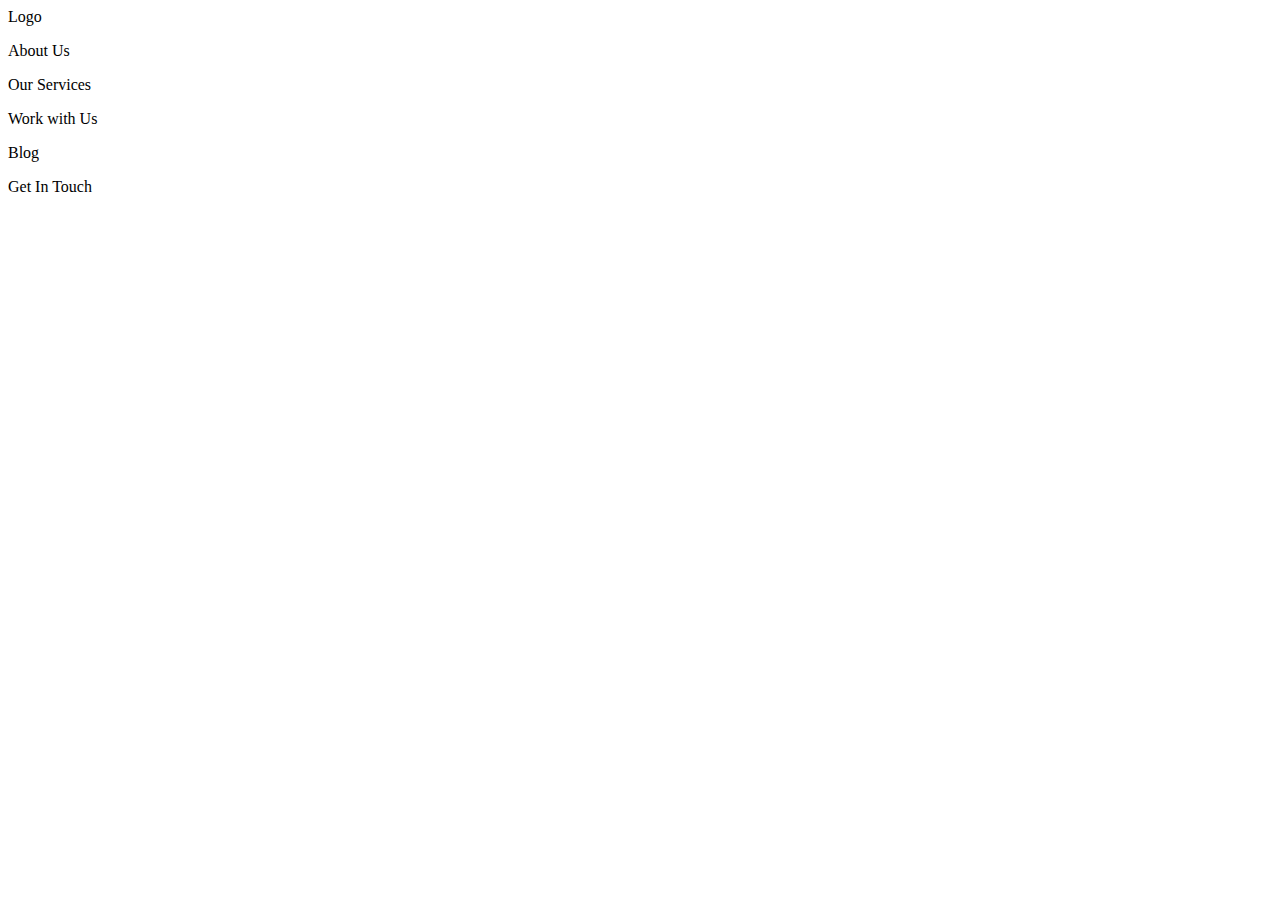
==== project-2/index.html @ 4c2aab96 "building the structure" ====
<!DOCTYPE html>
<html lang="en">
<head>
    <meta charset="UTF-8">
    <meta name="viewport" content="width=device-width, initial-scale=1.0">
    <title>Gravity team</title>
</head>
<body>

    <!-- nav bar section -->
    <div class="navbar">
        <div>Logo</div>
        <div>
            <p>About Us</p>
            <p>Our Services</p>
            <p>Work with Us</p>
            <p>Blog</p>
        </div>
        <div>
            <p>Get In Touch</p>
        </div>
    </div>
</body>
</html>
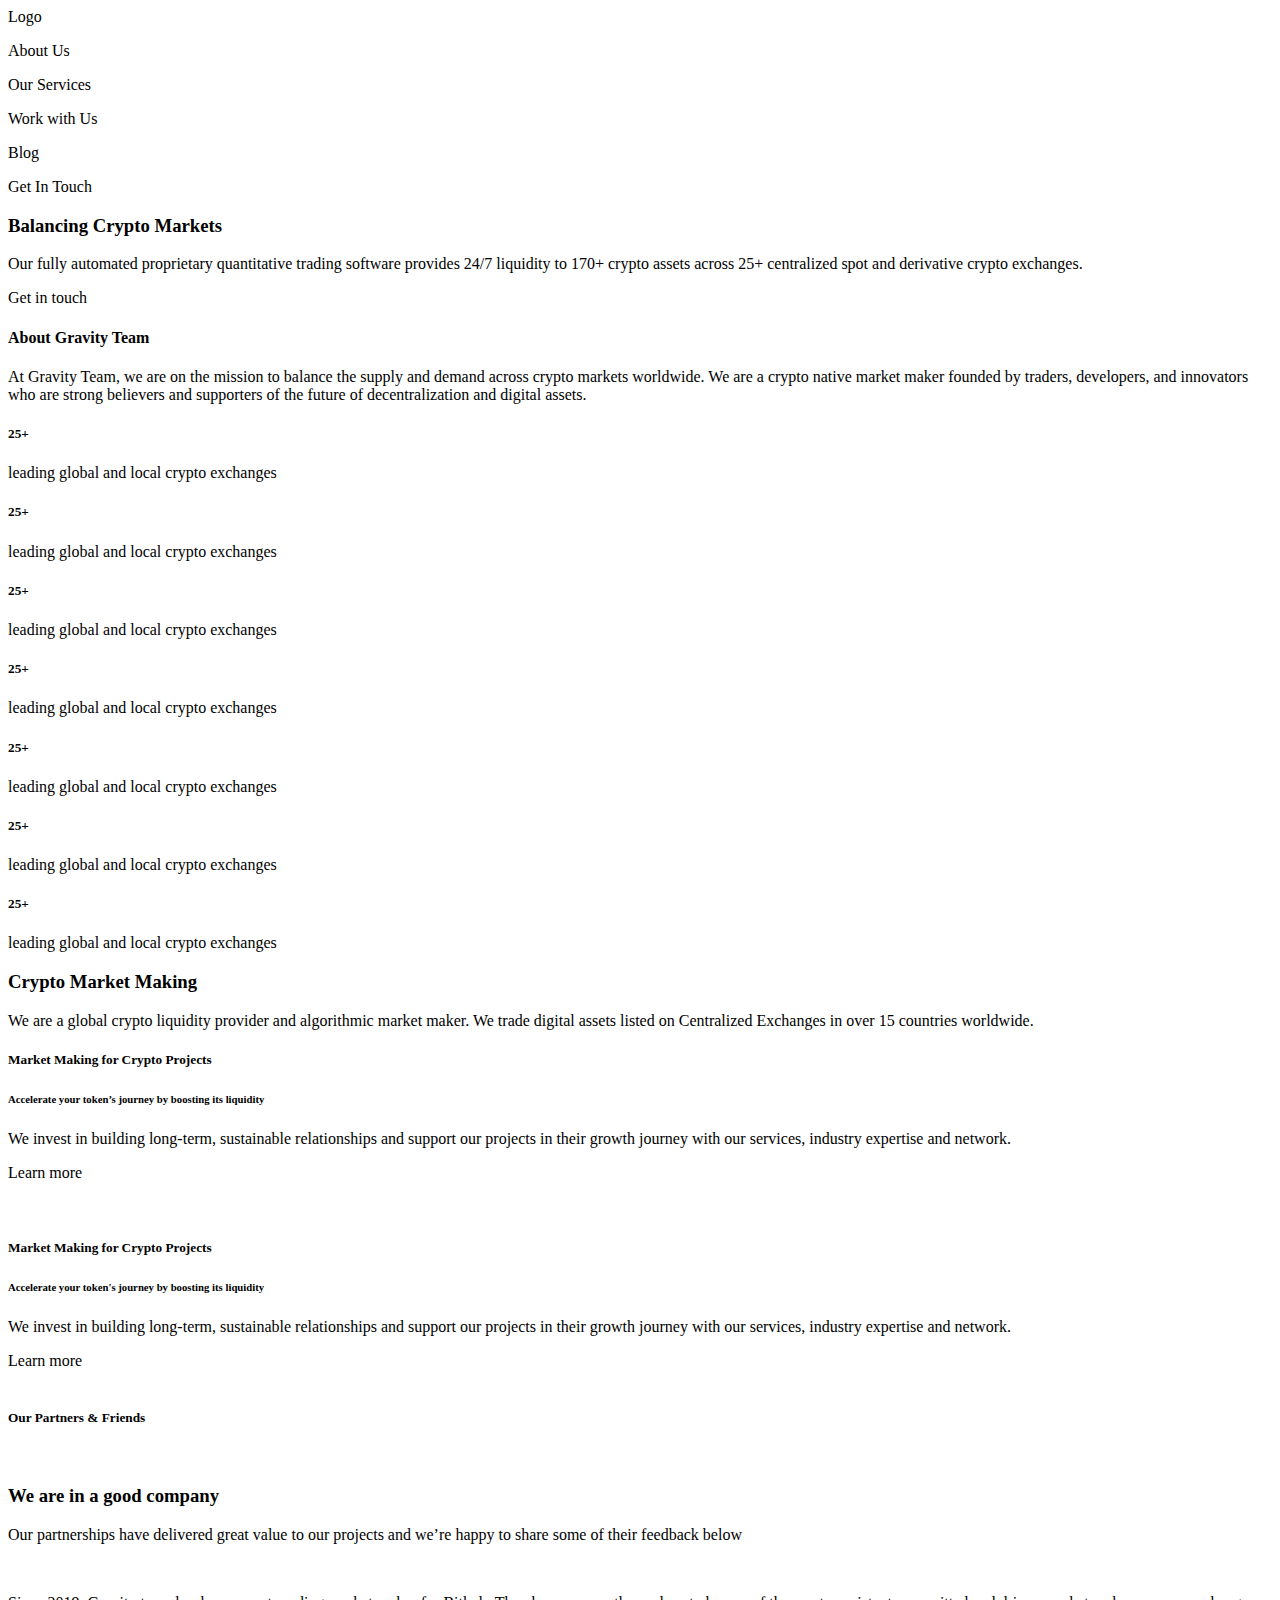
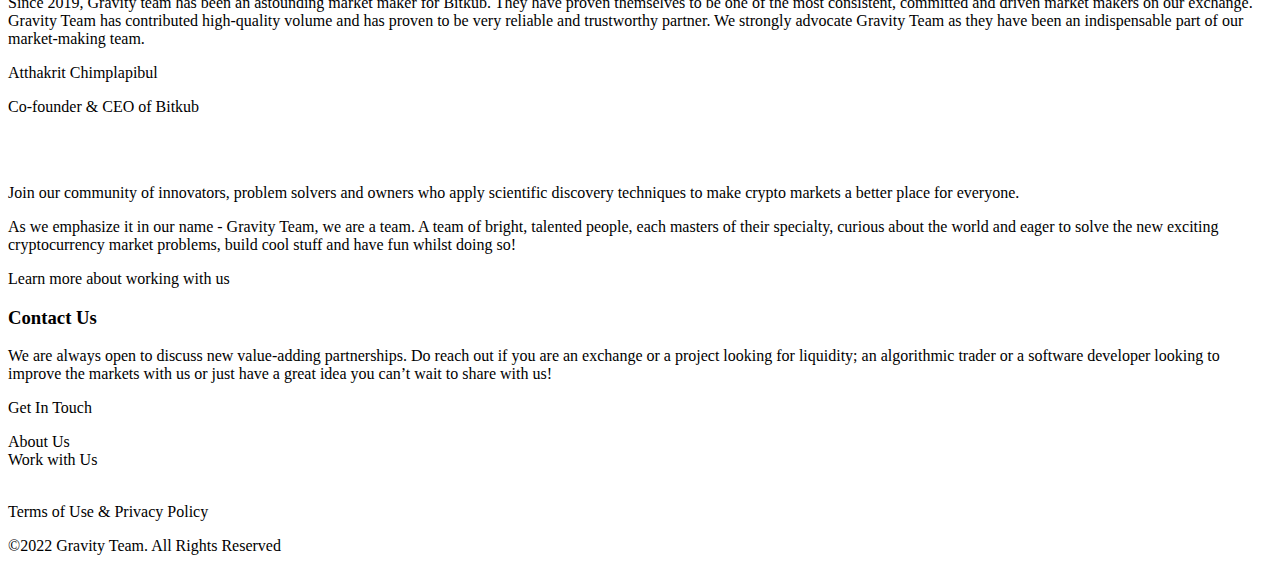
==== commit 39b54323: "completed the structure" ====
--- a/project-2/index.html
+++ b/project-2/index.html
@@ -1,24 +1,187 @@
 <!DOCTYPE html>
 <html lang="en">
-<head>
-    <meta charset="UTF-8">
-    <meta name="viewport" content="width=device-width, initial-scale=1.0">
+  <head>
+    <meta charset="UTF-8" />
+    <meta name="viewport" content="width=device-width, initial-scale=1.0" />
     <title>Gravity team</title>
-</head>
-<body>
-
+  </head>
+  <body>
     <!-- nav bar section -->
     <div class="navbar">
-        <div>Logo</div>
+      <div>Logo</div>
+      <div>
+        <p>About Us</p>
+        <p>Our Services</p>
+        <p>Work with Us</p>
+        <p>Blog</p>
+      </div>
+      <div>
+        <p>Get In Touch</p>
+      </div>
+    </div>
+
+    <!-- hero section -->
+    <div class="hero">
+      <div>
+        <h3>Balancing Crypto Markets</h3>
+      </div>
+      <div>
+        <p>
+          Our fully automated proprietary quantitative trading software provides
+          24/7 liquidity to 170+ crypto assets across 25+ centralized spot and
+          derivative crypto exchanges.
+        </p>
+      </div>
+      <div>Get in touch</div>
+    </div>
+
+    <!-- about section -->
+    <div class="about">
+      <div><h4>About Gravity Team</h4></div>
+      <div>
+        <p>
+          At Gravity Team, we are on the mission to balance the supply and
+          demand across crypto markets worldwide. We are a crypto native market
+          maker founded by traders, developers, and innovators who are strong
+          believers and supporters of the future of decentralization and digital
+          assets.
+        </p>
+      </div>
+      <div>
         <div>
-            <p>About Us</p>
-            <p>Our Services</p>
-            <p>Work with Us</p>
-            <p>Blog</p>
+            <h5>25+</h5>
+            <p>leading global and local crypto exchanges</p>
         </div>
         <div>
-            <p>Get In Touch</p>
+            <h5>25+</h5>
+            <p>leading global and local crypto exchanges</p>
         </div>
+        <div>
+            <h5>25+</h5>
+            <p>leading global and local crypto exchanges</p>
+        </div>
+        <div>
+            <h5>25+</h5>
+            <p>leading global and local crypto exchanges</p>
+        </div>
+        <div>
+            <h5>25+</h5>
+            <p>leading global and local crypto exchanges</p>
+        </div>
+        <div>
+            <h5>25+</h5>
+            <p>leading global and local crypto exchanges</p>
+        </div>
+        <div>
+            <h5>25+</h5>
+            <p>leading global and local crypto exchanges</p>
+        </div>
+      </div>
     </div>
-</body>
-</html>+
+    <!-- market section  -->
+     <div class="market">
+        <div>
+            <h3>Crypto Market Making</h3>
+            <p>We are a global crypto liquidity provider and algorithmic market maker. We trade digital assets listed on Centralized Exchanges in over 15 countries worldwide.</p>
+        </div>
+        <div>
+            <div>
+                <h5>Market Making for Crypto Projects</h5>
+                <h6>Accelerate your token’s journey by boosting its liquidity</h6>
+                <p>We invest in building long-term, sustainable relationships and support our projects in their growth journey with our services, industry expertise and network.</p>
+                <span>Learn more</span>
+            </div>
+            <div>
+                <img src="" alt="">
+            </div>
+        </div>
+        <div>
+            <div>
+                <img src="" alt="">
+            </div>
+            <div>
+                <h5>Market Making for Crypto Projects</h5>
+                <h6>Accelerate your token's journey by boosting its liquidity</h6>
+                <p>We invest in building long-term, sustainable relationships and support our projects in their growth journey with our services, industry expertise and network.</p>
+                <span>Learn more</span>
+            </div>
+        </div>
+     </div>
+
+     <!-- partners section  -->
+     <div class="partners">
+        <div class="miniImages">
+            <img src="" alt="">
+            <img src="" alt="">
+            <img src="" alt="">
+        </div>
+        <div>
+            <h5>Our Partners & Friends</h5>
+        </div>
+        <div>
+            <img src="" alt="">
+        </div>
+     </div>
+
+     <!-- feedback section  -->
+     <div class="feedback">
+        <div class="heading">
+            <h3>We are in a good company</h3>
+        </div>
+        <div>
+            <p class="subHeading">Our partnerships have delivered great value to our projects and we’re happy to share some of their feedback below</p>
+        </div>
+        <div>
+            <img src="" alt=""><img src="" alt="">
+        </div>
+        <div><p class="feedback-bio">Since 2019, Gravity team has been an astounding market maker for Bitkub. They have proven themselves to be one of the most consistent, committed and driven market makers on our exchange. Gravity Team has contributed high-quality volume and has proven to be very reliable and trustworthy partner. We strongly advocate Gravity Team as they have been an indispensable part of our market-making team.</p></div>
+        <div class="feedback-footer">
+            <p>Atthakrit Chimplapibul</p>
+            <div class="feeback-img">
+                <p>Co-founder & CEO of Bitkub</p>
+                <img src="" alt="">
+            </div>
+        </div>
+     </div>
+
+     <!-- join section  -->
+     <div class="join">
+        <div><img src="" alt=""></div>
+        <div class="join-para">
+            <p id="para1">Join our community of innovators, problem solvers and owners who apply scientific discovery techniques to make crypto markets a better place for everyone.</p>
+            <p id="para2">As we emphasize it in our name - Gravity Team, we are a team. A team of bright, talented people, each masters of their specialty, curious about the world and eager to solve the new exciting cryptocurrency market problems, build cool stuff and have fun whilst doing so!</p>
+            <span>Learn more about working with us</span>
+        </div>
+     </div>
+
+     <!-- contact section  -->
+     <div class="contact">
+        <div><h3>Contact Us</h3></div>
+        <div>
+            <p>We are always open to discuss new value-adding partnerships. Do reach out if you are an exchange or a project looking for liquidity; an algorithmic trader or a software developer looking to improve the markets with us or just have a great idea you can’t wait to share with us!</p>
+        </div>
+        <div>
+             <p>Get In Touch</p>
+        </div>
+     </div>
+
+     <!-- footer section  -->
+      <div class="footer">
+        <div class="mainFooter">
+            <div>
+                <p class="fHead"></p>
+                <li class="fLink">About Us</li>
+                <li class="fLink">Work with Us</li>
+            </div>
+            <div>
+                <img src="" alt="">
+            </div>
+        </div>
+        <div class="miniFooter">
+            <p>Terms of Use & Privacy Policy</p>
+            <p>©2022 Gravity Team. All Rights Reserved</p>
+        </div>
+      </div>
+  </body>
+</html>
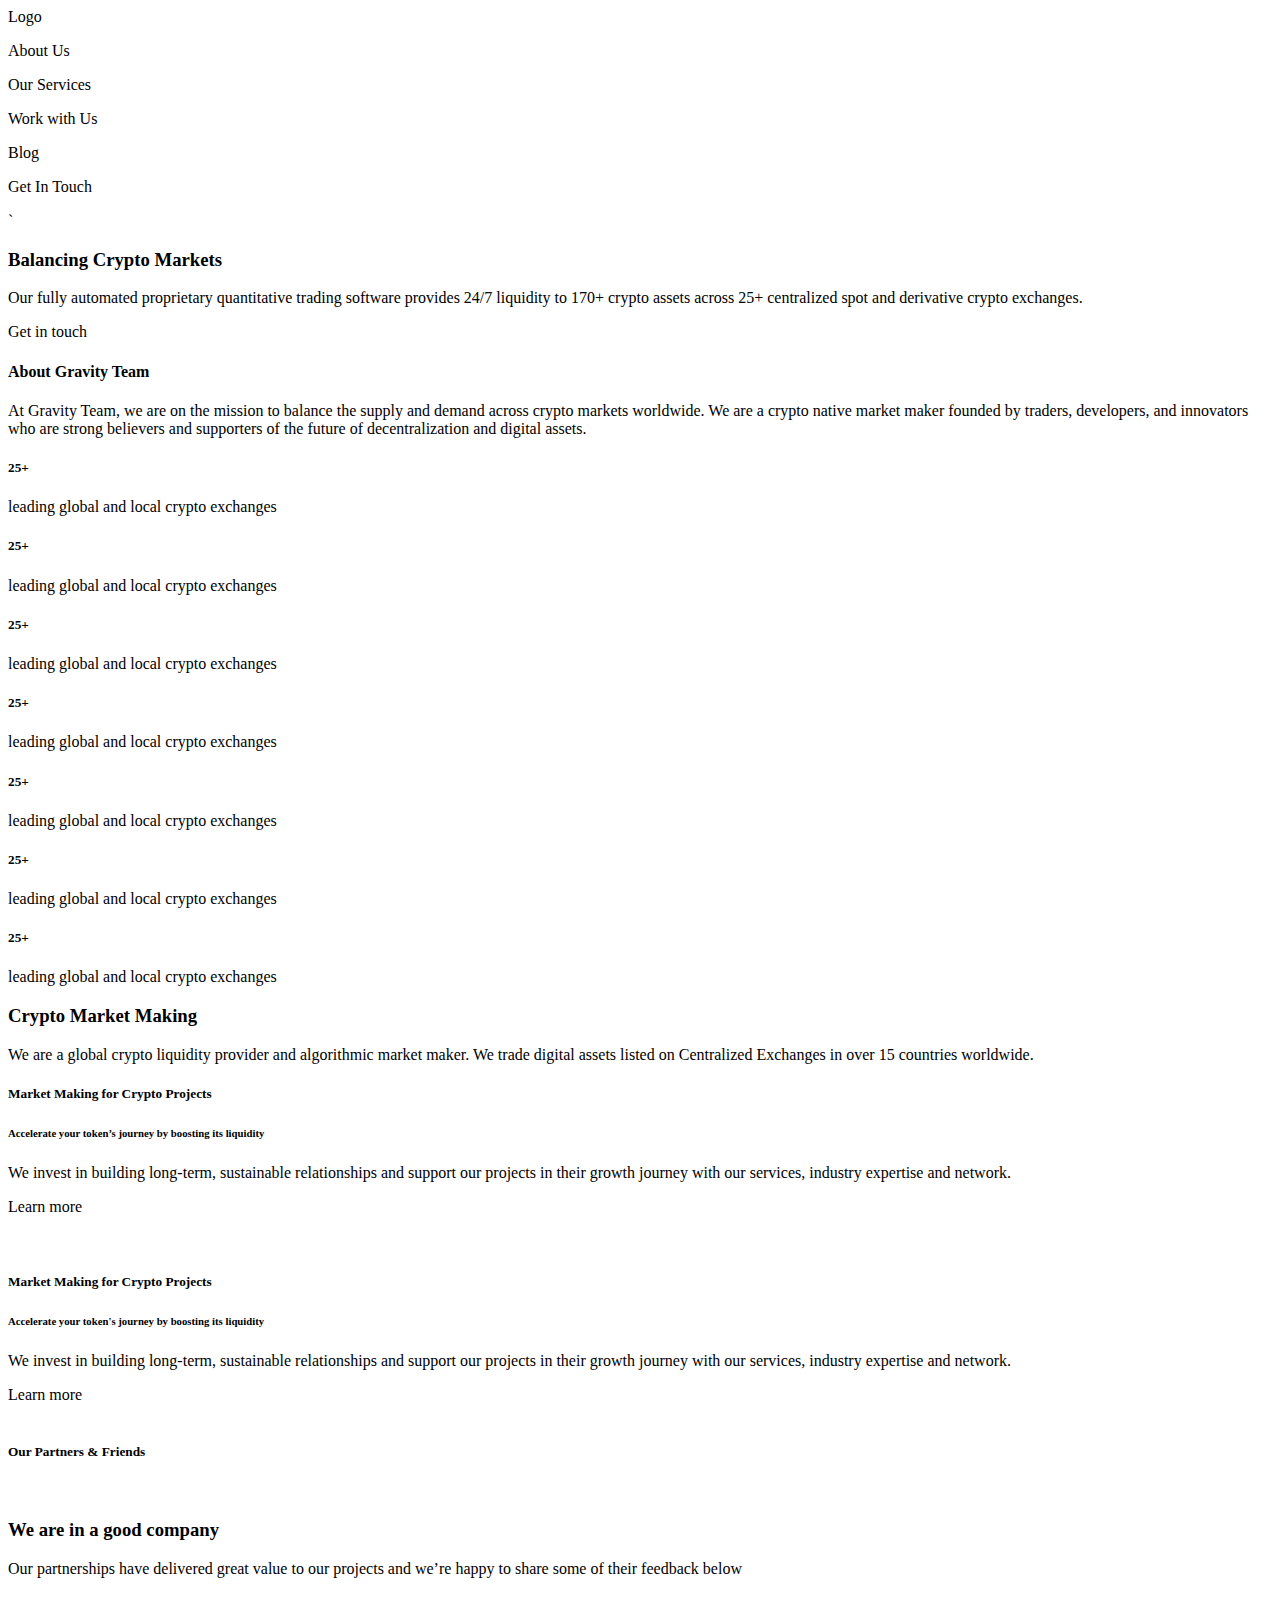
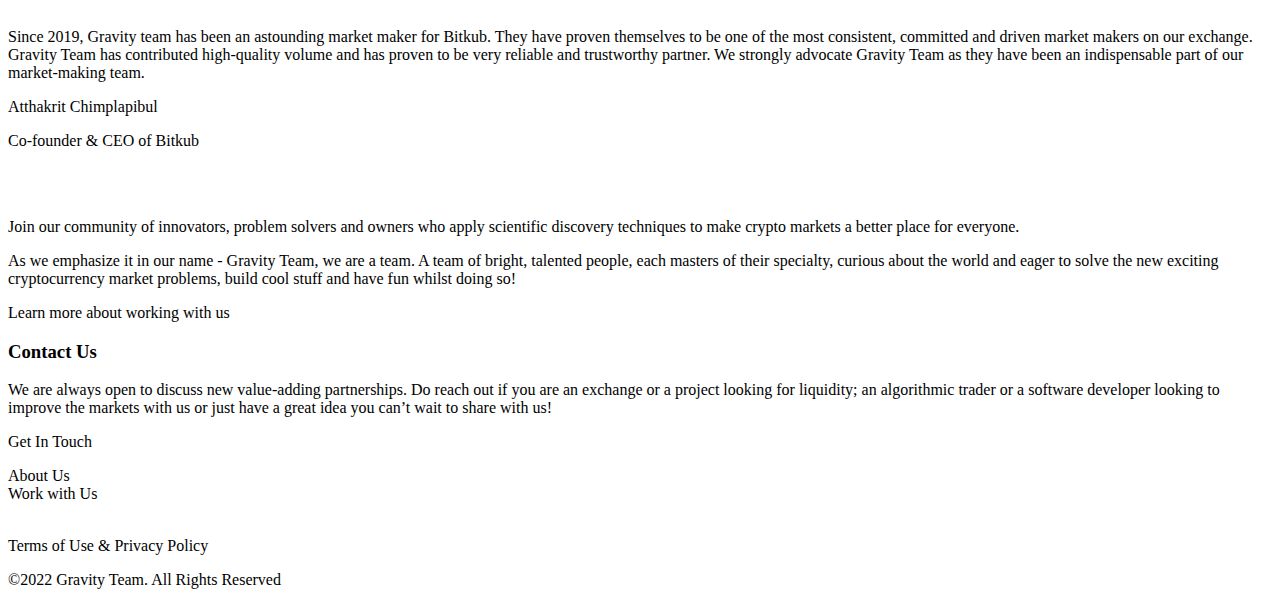
==== commit c1efa6f2: "initializing css" ====
--- a/project-2/index.html
+++ b/project-2/index.html
@@ -4,6 +4,7 @@
     <meta charset="UTF-8" />
     <meta name="viewport" content="width=device-width, initial-scale=1.0" />
     <title>Gravity team</title>
+    <link rel="stylesheet" href="styles.css">
   </head>
   <body>
     <!-- nav bar section -->
@@ -19,7 +20,7 @@
         <p>Get In Touch</p>
       </div>
     </div>
-
+`
     <!-- hero section -->
     <div class="hero">
       <div>
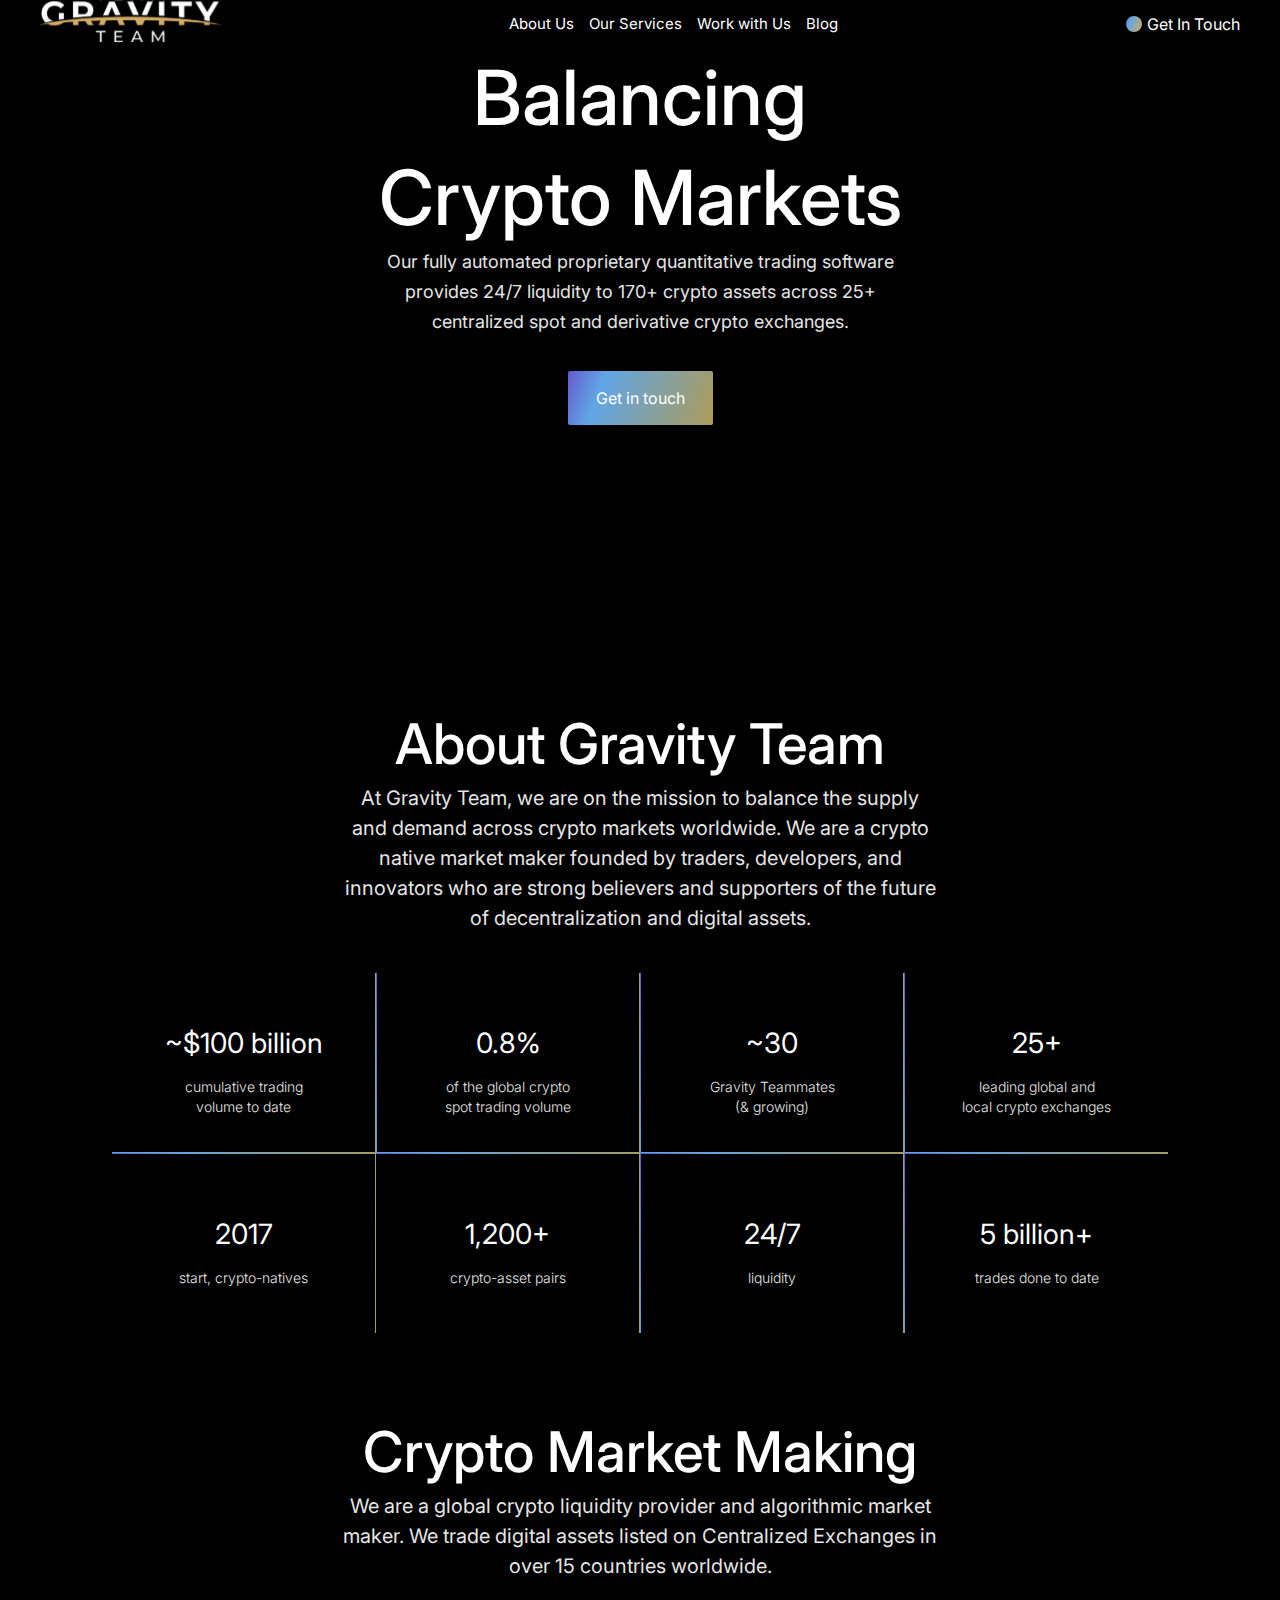
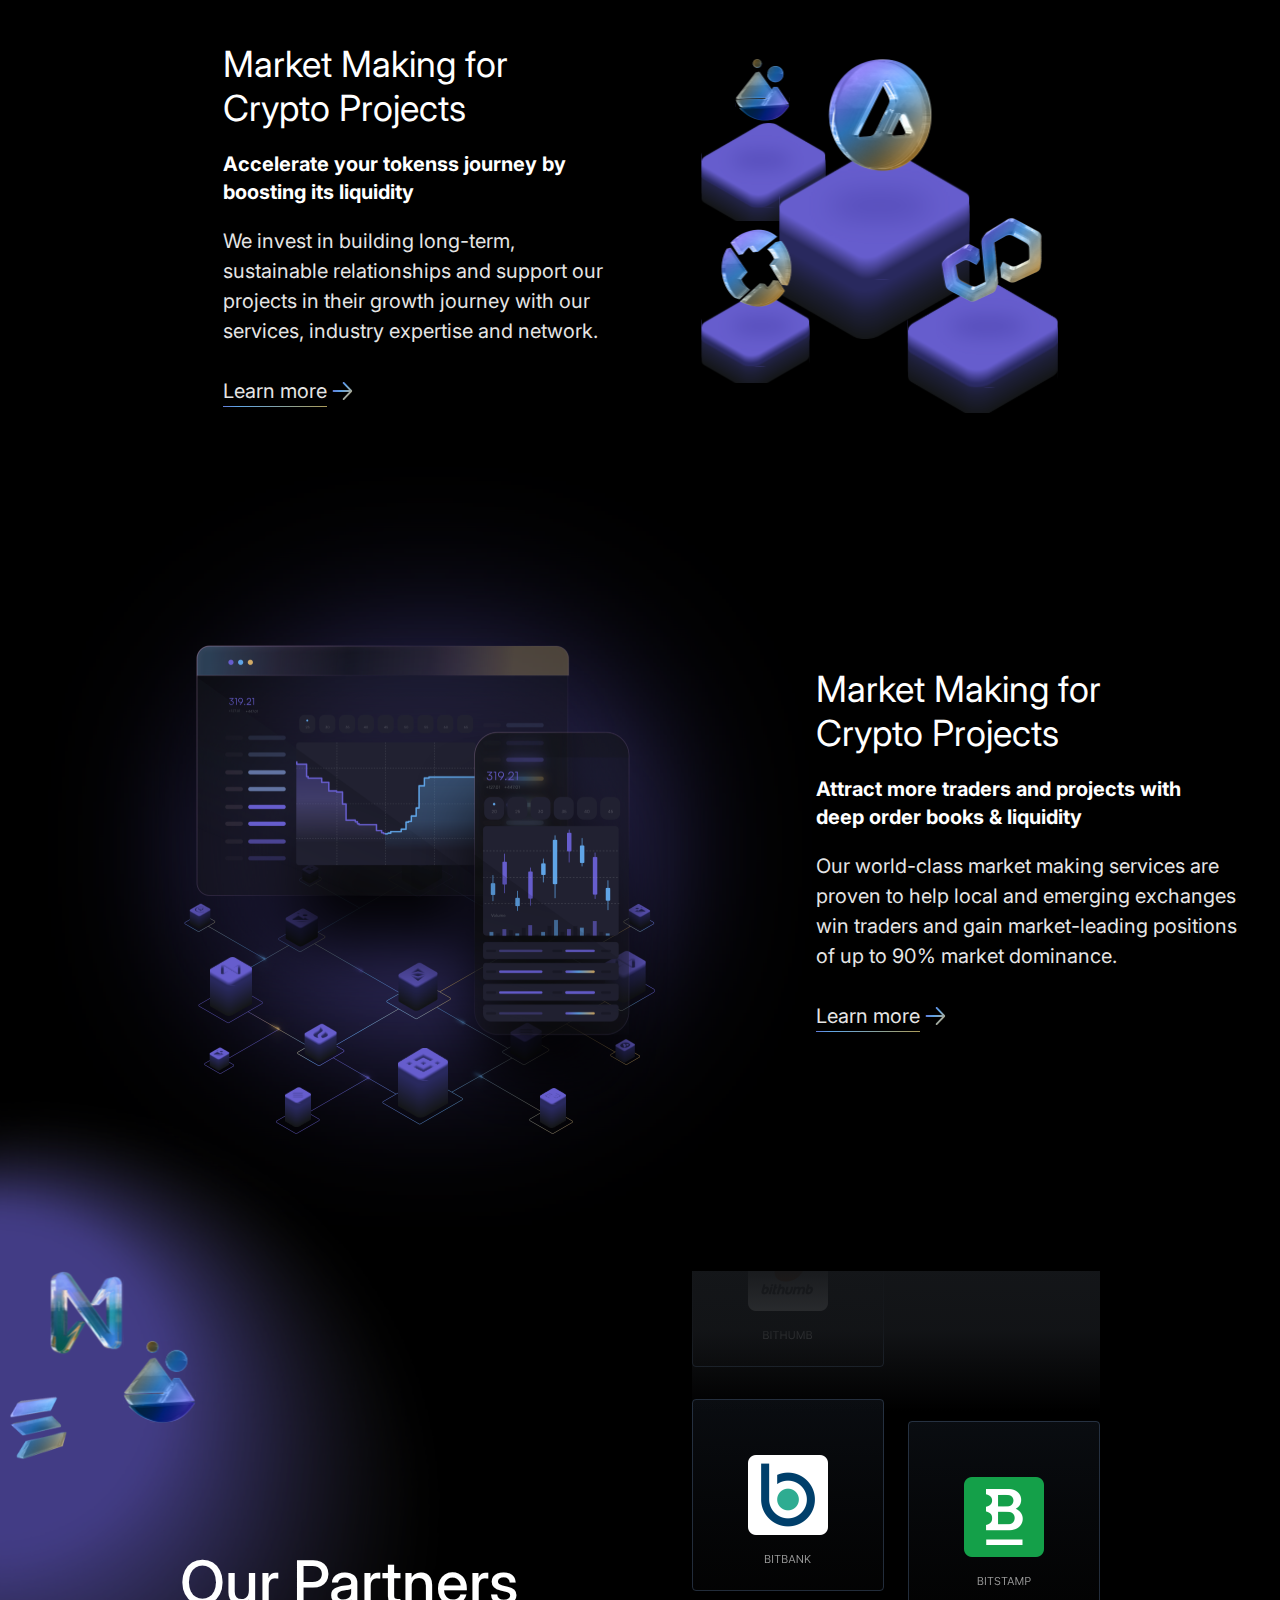
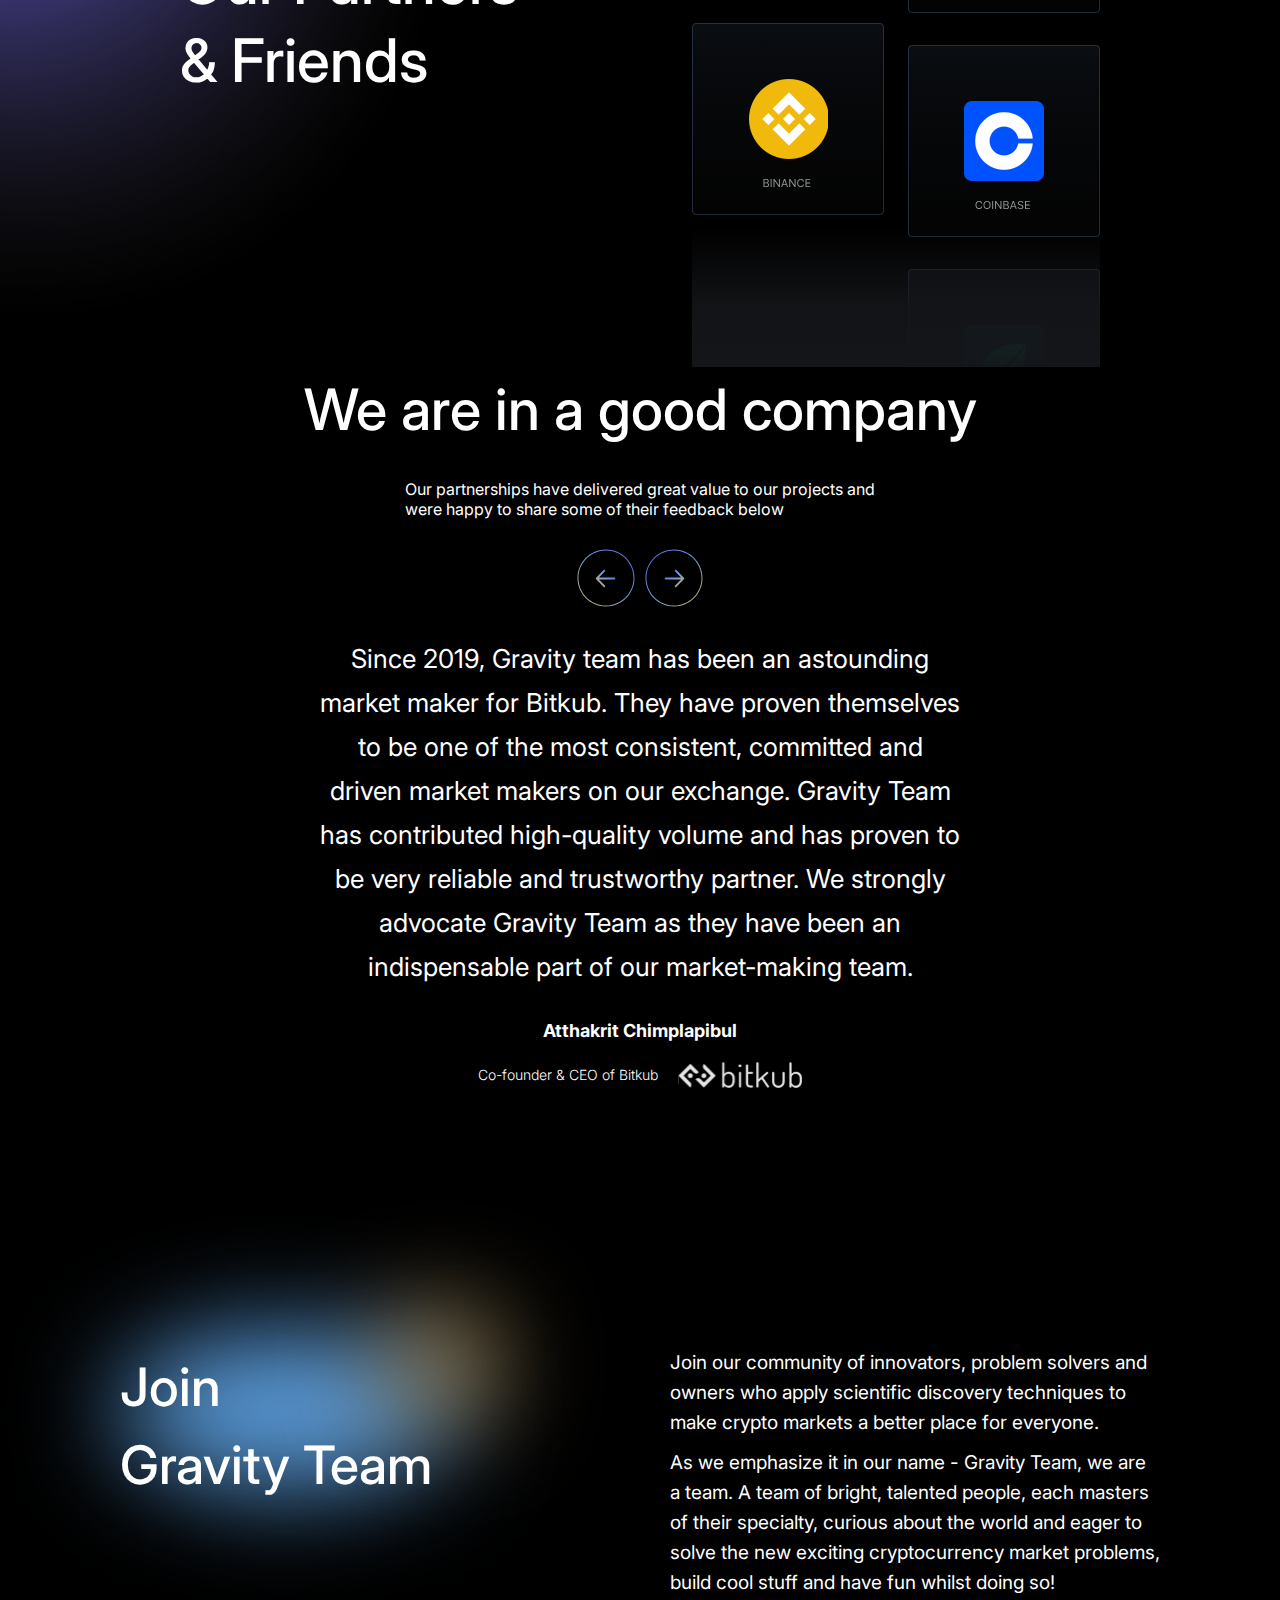
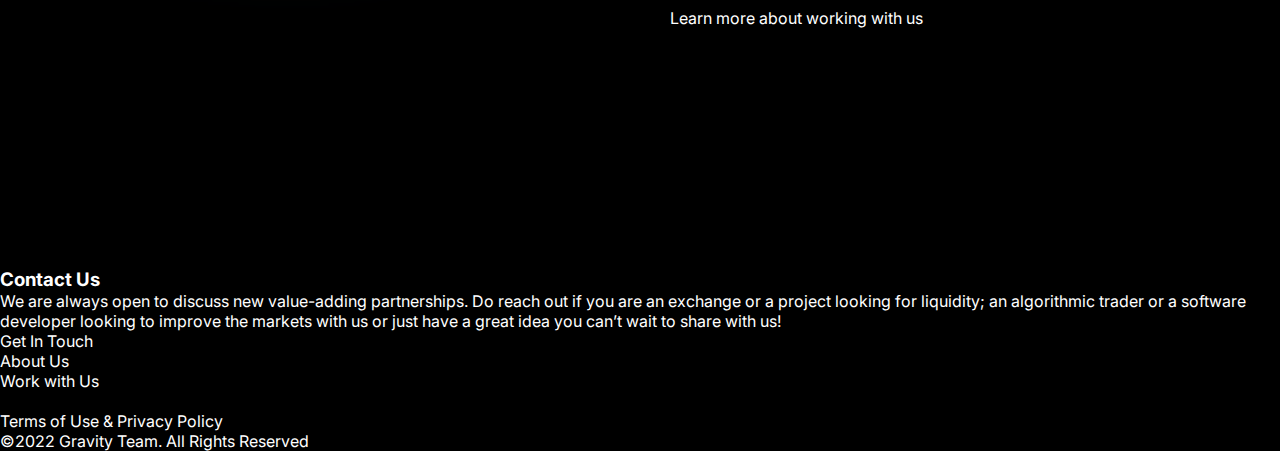
==== commit cb16ce04: "adding css" ====
--- a/project-2/index.html
+++ b/project-2/index.html
@@ -4,185 +4,227 @@
     <meta charset="UTF-8" />
     <meta name="viewport" content="width=device-width, initial-scale=1.0" />
     <title>Gravity team</title>
-    <link rel="stylesheet" href="styles.css">
+    <link rel="stylesheet" href="styles.css" />
+    <style>
+      @import url('https://fonts.googleapis.com/css2?family=Inter:wght@100..900&display=swap');
+      </style>
   </head>
   <body>
     <!-- nav bar section -->
     <div class="navbar">
-      <div>Logo</div>
-      <div>
+      <div><img src="Assets/logo.svg" alt="" /></div>
+      <div class="navbar-list">
         <p>About Us</p>
         <p>Our Services</p>
         <p>Work with Us</p>
         <p>Blog</p>
       </div>
-      <div>
+      <div class="navbar-touch">
+        <p id="touchIcon"></p>
         <p>Get In Touch</p>
       </div>
     </div>
-`
     <!-- hero section -->
     <div class="hero">
-      <div>
-        <h3>Balancing Crypto Markets</h3>
-      </div>
-      <div>
-        <p>
-          Our fully automated proprietary quantitative trading software provides
-          24/7 liquidity to 170+ crypto assets across 25+ centralized spot and
+      <div class="hero-heading">
+        <h3>Balancing <span></span>Crypto Markets</h3>
+      </div>
+      <div>
+        <p>
+          Our fully automated proprietary quantitative trading software <span></span> provides
+          24/7 liquidity to 170+ crypto assets across 25+ <span></span> centralized spot and
           derivative crypto exchanges.
         </p>
       </div>
-      <div>Get in touch</div>
+      <div class="hero-button">Get in touch</div>
     </div>
 
     <!-- about section -->
     <div class="about">
       <div><h4>About Gravity Team</h4></div>
-      <div>
-        <p>
-          At Gravity Team, we are on the mission to balance the supply and
-          demand across crypto markets worldwide. We are a crypto native market
-          maker founded by traders, developers, and innovators who are strong
-          believers and supporters of the future of decentralization and digital
+      <div class="about-bio">
+        <p>
+          At Gravity Team, we are on the mission to balance the supply <span></span> and
+          demand across crypto markets worldwide. We are a crypto <span></span> native market
+          maker founded by traders, developers, and <span></span> innovators who are strong
+          believers and supporters of the future <span></span> of decentralization and digital
           assets.
         </p>
       </div>
-      <div>
-        <div>
-            <h5>25+</h5>
-            <p>leading global and local crypto exchanges</p>
-        </div>
-        <div>
-            <h5>25+</h5>
-            <p>leading global and local crypto exchanges</p>
-        </div>
-        <div>
-            <h5>25+</h5>
-            <p>leading global and local crypto exchanges</p>
-        </div>
-        <div>
-            <h5>25+</h5>
-            <p>leading global and local crypto exchanges</p>
-        </div>
-        <div>
-            <h5>25+</h5>
-            <p>leading global and local crypto exchanges</p>
-        </div>
-        <div>
-            <h5>25+</h5>
-            <p>leading global and local crypto exchanges</p>
-        </div>
-        <div>
-            <h5>25+</h5>
-            <p>leading global and local crypto exchanges</p>
+      <div class="about-achievements">
+        <div style="border-left: none;" id="upperBox" class="achievement-box">
+          <h5>~$100 billion</h5>
+          <p>cumulative trading <span></span>
+            volume to date</p>
+        </div>
+        <div id="upperBox" class="achievement-box">
+          <h5>0.8%</h5>
+          <p>of the global crypto <span></span> spot trading volume</p>
+        </div>
+        <div id="upperBox" class="achievement-box">
+          <h5>~30</h5>
+          <p>Gravity Teammates <span></span>
+            (& growing)</p>
+        </div>
+        <div style="border-right: none;" id="upperBox" class="achievement-box">
+          <h5>25+</h5>
+          <p>leading global and <span></span> local crypto exchanges</p>
+        </div>
+        <div style="border-left: none;" id="lowerBox" class="achievement-box">
+          <h5>2017</h5>
+          <p>start, crypto-natives</p>
+        </div>
+        <div style="border-left: none;" id="lowerBox" class="achievement-box">
+          <h5>1,200+</h5>
+          <p>crypto-asset pairs</p>
+        </div>
+        <div id="lowerBox" class="achievement-box">
+          <h5>24/7</h5>
+          <p>liquidity</p>
+        </div>
+        <div style="border-right: none;" id="lowerBox" class="achievement-box">
+          <h5>5 billion+</h5>
+          <p>trades done to date</p>
         </div>
       </div>
     </div>
 
     <!-- market section  -->
-     <div class="market">
-        <div>
-            <h3>Crypto Market Making</h3>
-            <p>We are a global crypto liquidity provider and algorithmic market maker. We trade digital assets listed on Centralized Exchanges in over 15 countries worldwide.</p>
-        </div>
-        <div>
-            <div>
-                <h5>Market Making for Crypto Projects</h5>
-                <h6>Accelerate your token’s journey by boosting its liquidity</h6>
-                <p>We invest in building long-term, sustainable relationships and support our projects in their growth journey with our services, industry expertise and network.</p>
-                <span>Learn more</span>
-            </div>
-            <div>
-                <img src="" alt="">
-            </div>
-        </div>
-        <div>
-            <div>
-                <img src="" alt="">
-            </div>
-            <div>
-                <h5>Market Making for Crypto Projects</h5>
-                <h6>Accelerate your token's journey by boosting its liquidity</h6>
-                <p>We invest in building long-term, sustainable relationships and support our projects in their growth journey with our services, industry expertise and network.</p>
-                <span>Learn more</span>
-            </div>
-        </div>
-     </div>
-
-     <!-- partners section  -->
-     <div class="partners">
-        <div class="miniImages">
-            <img src="" alt="">
-            <img src="" alt="">
-            <img src="" alt="">
-        </div>
-        <div>
-            <h5>Our Partners & Friends</h5>
-        </div>
-        <div>
-            <img src="" alt="">
-        </div>
-     </div>
-
-     <!-- feedback section  -->
-     <div class="feedback">
-        <div class="heading">
-            <h3>We are in a good company</h3>
-        </div>
-        <div>
-            <p class="subHeading">Our partnerships have delivered great value to our projects and we’re happy to share some of their feedback below</p>
-        </div>
-        <div>
-            <img src="" alt=""><img src="" alt="">
-        </div>
-        <div><p class="feedback-bio">Since 2019, Gravity team has been an astounding market maker for Bitkub. They have proven themselves to be one of the most consistent, committed and driven market makers on our exchange. Gravity Team has contributed high-quality volume and has proven to be very reliable and trustworthy partner. We strongly advocate Gravity Team as they have been an indispensable part of our market-making team.</p></div>
-        <div class="feedback-footer">
-            <p>Atthakrit Chimplapibul</p>
-            <div class="feeback-img">
-                <p>Co-founder & CEO of Bitkub</p>
-                <img src="" alt="">
-            </div>
-        </div>
-     </div>
-
-     <!-- join section  -->
-     <div class="join">
-        <div><img src="" alt=""></div>
-        <div class="join-para">
-            <p id="para1">Join our community of innovators, problem solvers and owners who apply scientific discovery techniques to make crypto markets a better place for everyone.</p>
-            <p id="para2">As we emphasize it in our name - Gravity Team, we are a team. A team of bright, talented people, each masters of their specialty, curious about the world and eager to solve the new exciting cryptocurrency market problems, build cool stuff and have fun whilst doing so!</p>
-            <span>Learn more about working with us</span>
-        </div>
-     </div>
-
-     <!-- contact section  -->
-     <div class="contact">
-        <div><h3>Contact Us</h3></div>
-        <div>
-            <p>We are always open to discuss new value-adding partnerships. Do reach out if you are an exchange or a project looking for liquidity; an algorithmic trader or a software developer looking to improve the markets with us or just have a great idea you can’t wait to share with us!</p>
-        </div>
-        <div>
-             <p>Get In Touch</p>
-        </div>
-     </div>
-
-     <!-- footer section  -->
-      <div class="footer">
-        <div class="mainFooter">
-            <div>
-                <p class="fHead"></p>
-                <li class="fLink">About Us</li>
-                <li class="fLink">Work with Us</li>
-            </div>
-            <div>
-                <img src="" alt="">
-            </div>
-        </div>
-        <div class="miniFooter">
-            <p>Terms of Use & Privacy Policy</p>
-            <p>©2022 Gravity Team. All Rights Reserved</p>
-        </div>
-      </div>
+    <div class="market">
+      <div class="market-heading">
+        <h3>Crypto Market Making</h3>
+        <p>
+          We are a global crypto liquidity provider and algorithmic market <span></span>
+          maker. We trade digital assets listed on Centralized Exchanges in <span></span> over
+          15 countries worldwide.
+        </p>
+      </div>
+      <div class="market-bio">
+        <div>
+          <h5>Market Making for <span></span> Crypto Projects</h5>
+          <h6>Accelerate your tokenss journey by <span></span> boosting its liquidity</h6>
+          <p>
+            We invest in building long-term,<span></span> sustainable relationships and
+            support our <span></span> projects in their growth journey with our <span></span> services,
+            industry expertise and network.
+          </p>
+          <span id="arrow"><p>Learn more</p><img src="Assets/arrow.svg" alt=""></span>
+        </div>
+        <div>
+          <img src="Assets/project.svg" alt="" />
+        </div>
+      </div>
+      
+      <div class="market-bio">
+        <div>
+          <img src="Assets/project1.svg" alt="" />
+        </div>
+        <div>
+          <h5>Market Making for <span></span>Crypto Projects</h5>
+          <h6>Attract more traders and projects with <span></span> deep order books & liquidity</h6>
+          <p>
+            Our world-class market making services are <span></span> proven to help local and emerging exchanges <span></span> win traders and gain market-leading positions <span></span> of up to 90% market dominance.
+          </p>
+          <span id="arrow"><p>Learn more</p><img src="Assets/arrow.svg" alt=""></span>
+        </div>
+      </div>
+    </div>
+
+    <!-- partners section  -->
+    <div class="partners">
+      <div class="miniImages">
+        <img id="icon1" src="Assets/partner-icon2.png" alt="" />
+        <img id="icon2" src="Assets/partner-icon1.svg" alt="" />
+        <img id="icon3" src="Assets/partner-icon3.svg" alt="" />
+      </div>
+      <img id="partnerBg" src="Assets/partnerBg.svg" alt="">
+      <div>
+        <h5>Our Partners <span></span>& Friends</h5>
+      </div>
+      <div>
+        <img src="Assets/partner.svg" alt="" />
+      </div>
+    </div>
+
+    <!-- feedback section  -->
+    <div class="feedback">
+        <h3>We are in a good company</h3>
+        <p class="subHeading">
+          Our partnerships have delivered great value to our projects and <span></span> were
+          happy to share some of their feedback below
+        </p>
+      <div class="arrow"><img src="Assets/leftArrow.svg" alt="" /><img src="Assets/rightArrow.svg" alt="" /></div>
+        <p class="feedback-bio">
+          Since 2019, Gravity team has been an astounding <span></span> market maker for
+          Bitkub. They have proven themselves <span></span> to be one of the most consistent,
+          committed and <span></span> driven market makers on our exchange. Gravity Team <span></span> has
+          contributed high-quality volume and has proven to <span></span> be very reliable and
+          trustworthy partner. We strongly <span></span> advocate Gravity Team as they have
+          been an <span></span> indispensable part of our market-making team.
+        </p>
+      <div class="feedback-footer">
+        <p>Atthakrit Chimplapibul</p>
+        <div class="feedback-img">
+          <p>Co-founder & CEO of Bitkub</p>
+          <img src="Assets/bitkub.svg" alt="" />
+        </div>
+      </div>
+    </div>
+
+    <!-- join section  -->
+    <div class="join">
+      <img id="img1" src="Assets/joinBg1.svg" alt="">
+      <img id="img2" src="Assets/joinBg2.svg" alt="">
+      <h3>Join <span></span> Gravity Team</h3>
+      <div class="join-para">
+        <p id="para1">
+          Join our community of innovators, problem solvers and <span></span>owners who apply
+          scientific discovery techniques to <span></span> make crypto markets a better place
+          for everyone.
+        </p>
+        <p id="para2">
+          As we emphasize it in our name - Gravity Team, we are <span></span> a team. A team
+          of bright, talented people, each masters <span></span> of their specialty, curious
+          about the world and eager to <span></span> solve the new exciting cryptocurrency
+          market problems, <span></span> build cool stuff and have fun whilst doing so!
+        </p>
+        <span>Learn more about working with us</span>
+      </div>
+    </div>
+
+    <!-- contact section  -->
+    <div class="contact">
+      <div><h3>Contact Us</h3></div>
+      <div>
+        <p>
+          We are always open to discuss new value-adding partnerships. Do reach
+          out if you are an exchange or a project looking for liquidity; an
+          algorithmic trader or a software developer looking to improve the
+          markets with us or just have a great idea you can’t wait to share with
+          us!
+        </p>
+      </div>
+      <div>
+        <p>Get In Touch</p>
+      </div>
+    </div>
+
+    <!-- footer section  -->
+    <div class="footer">
+      <div class="mainFooter">
+        <div>
+          <p class="fHead"></p>
+          <li class="fLink">About Us</li>
+          <li class="fLink">Work with Us</li>
+        </div>
+        <div>
+          <img src="" alt="" />
+        </div>
+      </div>
+      <div class="miniFooter">
+        <p>Terms of Use & Privacy Policy</p>
+        <p>©2022 Gravity Team. All Rights Reserved</p>
+      </div>
+    </div>
   </body>
 </html>
--- a/project-2/styles.css
+++ b/project-2/styles.css
@@ -0,0 +1,399 @@
+* {
+  margin: 0px;
+  padding: 0px;
+  box-sizing: border-box;
+  color: white;
+  font-family: "Inter", sans-serif;
+}
+body {
+  background-color: black;
+}
+
+span{
+    display: block;
+}
+
+/* navigation bar section  */
+
+.navbar {
+  display: flex;
+  align-items: center;
+  justify-content: space-between;
+  padding: 0px 40px;
+}
+
+.navbar .navbar-list {
+  display: flex;
+  gap: 15px;
+}
+
+.navbar .navbar-list p {
+  cursor: pointer;
+  font-size: 15px;
+  font-weight: 400;
+  color: #ffffff;
+}
+
+.navbar .navbar-touch {
+  display: flex;
+  align-items: center;
+  gap: 5px;
+}
+
+.navbar #touchIcon {
+  width: 16px;
+  height: 16px;
+  border-radius: 8px;
+  background: linear-gradient(
+    110deg,
+    hsla(245, 53%, 58%, 1) 0%,
+    hsla(209, 73%, 64%, 1) 23%,
+    hsla(38, 54%, 61%, 1) 100%
+  );
+}
+
+/* hero section  */
+.hero{
+    display: flex;
+    flex-direction: column;
+    align-items: center;
+    justify-content: center;
+    padding: 0px 40px;
+}
+
+.hero .hero-heading h3{
+font-size: 76px;
+font-weight: 500;
+line-height: 100px;
+text-align: center;
+}
+
+.hero p{
+font-size: 18px;
+font-weight: 400;
+line-height: 30px;
+text-align: center;
+color: #E5E5E5;
+}
+
+.hero .hero-button{
+    width: Hug (191.5px)px;
+height: Hug (58px)px;
+margin-top: 34px;
+padding: 17px 28px;
+border-radius: 2px;
+background: linear-gradient(
+    110deg,
+    hsla(245, 53%, 58%, 1) 0%,
+    hsla(209, 73%, 64%, 1) 23%,
+    hsla(48, 34%, 51%, 1) 100%
+  );
+cursor: pointer;
+}
+
+/* about section  */
+.about{
+    display: flex;
+    flex-direction: column;
+    justify-content: center;
+    align-items: center;
+    padding: 0px 40px;
+    padding-top: 280px;
+}
+
+.about h4{
+font-size: 56px;
+font-weight: 500;
+line-height: 78px;
+text-align: center;
+}
+
+.about .about-bio p{
+font-size: 20px;
+font-weight: 400;
+line-height: 30px;
+text-align: center;
+color: #E5E5E5;
+}
+
+.about .about-achievements{
+    display: grid;
+    place-items: center;
+    grid-template-columns: repeat(4, 1fr);
+    padding: 40px 0px;
+}
+
+.about .achievement-box{
+    width: 264px;
+height: 180px;
+padding: 29px 27.3px;
+border: 1px solid;
+  border-image: linear-gradient(
+    110deg,
+    hsla(245, 53%, 58%, 1) 0%,
+    hsla(209, 73%, 64%, 1) 23%,
+    hsla(48, 34%, 51%, 1) 100%
+  );
+  border-image-slice: 1;
+
+  display: flex;
+  flex-direction: column;
+  text-align: center;
+  justify-content: center;
+}
+
+.about .achievement-box:hover{
+    background: linear-gradient(
+        110deg,
+        hsla(245, 53%, 58%, 1) 0%,
+        hsla(209, 73%, 64%, 1) 23%,
+        hsla(48, 34%, 51%, 1) 100%
+      );
+      cursor: pointer;
+}
+
+.about .achievement-box h5{
+font-size: 28px;
+font-weight: 400;
+line-height: 68px;
+}
+
+.about .achievement-box p{
+font-size: 14px;
+font-weight: 300;
+line-height: 20px;
+color: #E5E5E5;
+}
+
+.about #upperBox{
+    border-top: none;
+}
+
+.about #lowerBox{
+    border-bottom: none;
+}
+
+/* market section  */
+
+.market{
+    display: flex;
+    flex-direction: column;
+    justify-content: center;
+    align-items: center;
+    padding: 40px 40px;
+}
+
+.market .market-heading h3{
+font-size: 56px;
+font-weight: 500;
+line-height: 78px;
+text-align: center;
+}
+
+.market .market-heading p{
+font-size: 20px;
+font-weight: 400;
+line-height: 30px;
+text-align: center;
+color: #E5E5E5;
+}
+
+.market .market-bio{
+    display: flex;
+    justify-content: space-between;
+    align-items: center;
+    padding-top: 50px;
+}
+
+.market .market-bio h5{
+font-size: 36px;
+font-weight: 400;
+line-height: 44px;
+}
+
+.market .market-bio h6{
+    font-family: Inter;
+font-size: 20px;
+font-weight: 700;
+line-height: 28px;
+padding: 20px 0px;
+}
+
+.market .market-bio p{
+    font-family: Inter;
+font-size: 20px;
+font-weight: 400;
+line-height: 30px;
+text-align: left;
+color: #E5E5E5;
+}
+
+.market #arrow{
+    display: flex;
+    align-items: center;
+    gap: 5px;
+    padding-top: 30px;
+}
+
+.market .market-bio span p{
+    border-bottom: 1px solid;
+  border-image: linear-gradient(
+    110deg,
+    hsla(245, 53%, 58%, 1) 0%,
+    hsla(209, 73%, 64%, 1) 23%,
+    hsla(48, 34%, 51%, 1) 100%
+  );
+  border-image-slice: 1;
+}
+
+/* partner section  */
+
+.partners{
+    display: flex;
+    align-items: center;
+    justify-content: space-between;
+    position: relative;
+    padding: 0px 180px;
+}
+
+.partners h5{
+font-size: 60px;
+font-weight: 500;
+line-height: 78px;
+text-align: left;
+}
+
+.partners .miniImages{
+    position: absolute;
+    top: 0px;
+    left: 0px;
+    z-index: 8;
+}
+
+.partners #icon2{
+    position: absolute;
+    left: 50px;
+}
+
+.partners #icon1{
+    width: 73px;
+    height: 83px;
+    position: absolute;
+    top: 112px;
+}
+
+.partners #icon3{
+    width: 73px;
+    height: 83px;
+    position: absolute;
+    top: 69px;
+    left: 123px;
+}
+
+.partners #partnerBg{
+    position: absolute;
+    left: -420px;
+    top: -218px;
+    z-index: -1;
+}
+
+/* feeback section  */
+.feedback{
+    display: flex;
+    flex-direction: column;
+    align-items: center;
+    justify-content: center;
+    gap: 30px;
+}
+
+.feedback h3{
+font-size: 57px;
+font-weight: 500;
+line-height: 78px;
+text-align: center;
+}
+
+.feedback .subheading p{
+font-size: 20px;
+font-weight: 400;
+line-height: 28px;
+text-align: center;
+color: #FFFFFF;
+}
+
+.feedback .arrow{
+    display: flex;
+    gap: 10px;
+}
+
+.feedback .feedback-bio{
+font-size: 26px;
+font-weight: 400;
+line-height: 44px;
+text-align: center;
+}
+
+.feedback .feedback-footer p{
+font-size: 18px;
+font-weight: 700;
+line-height: 23px;
+text-align: center;
+}
+
+.feedback .feedback-img{
+    display: flex;
+    align-items: center;
+    gap: 20px;
+    padding: 20px 0px;
+}
+
+.feedback .feedback-img p{
+font-size: 14px;
+font-weight: 300;
+line-height: 18.4px;
+text-align: center;
+}
+
+/* join section  */
+.join{
+    display: flex;
+    justify-content: space-between;
+    align-items: start;
+    justify-content: space-between;
+    position: relative;
+    padding: 240px 120px;
+}
+
+.join h3{
+font-size: 53px;
+font-weight: 500;
+line-height: 78px;
+text-align: left;
+}
+
+.join .join-para{
+    display: flex;
+    flex-direction: column;
+    gap: 10px;
+}
+
+.join p{
+font-size: 19px;
+font-weight: 400;
+line-height: 30px;
+text-align: left;
+}
+
+.join #img1{
+    position: absolute;
+    top: 100px;
+    left: 0px;
+    z-index: -1;
+}
+
+.join #img2{
+    position: absolute;
+    top: 90px;
+    left: 270px;
+    z-index: -1;
+}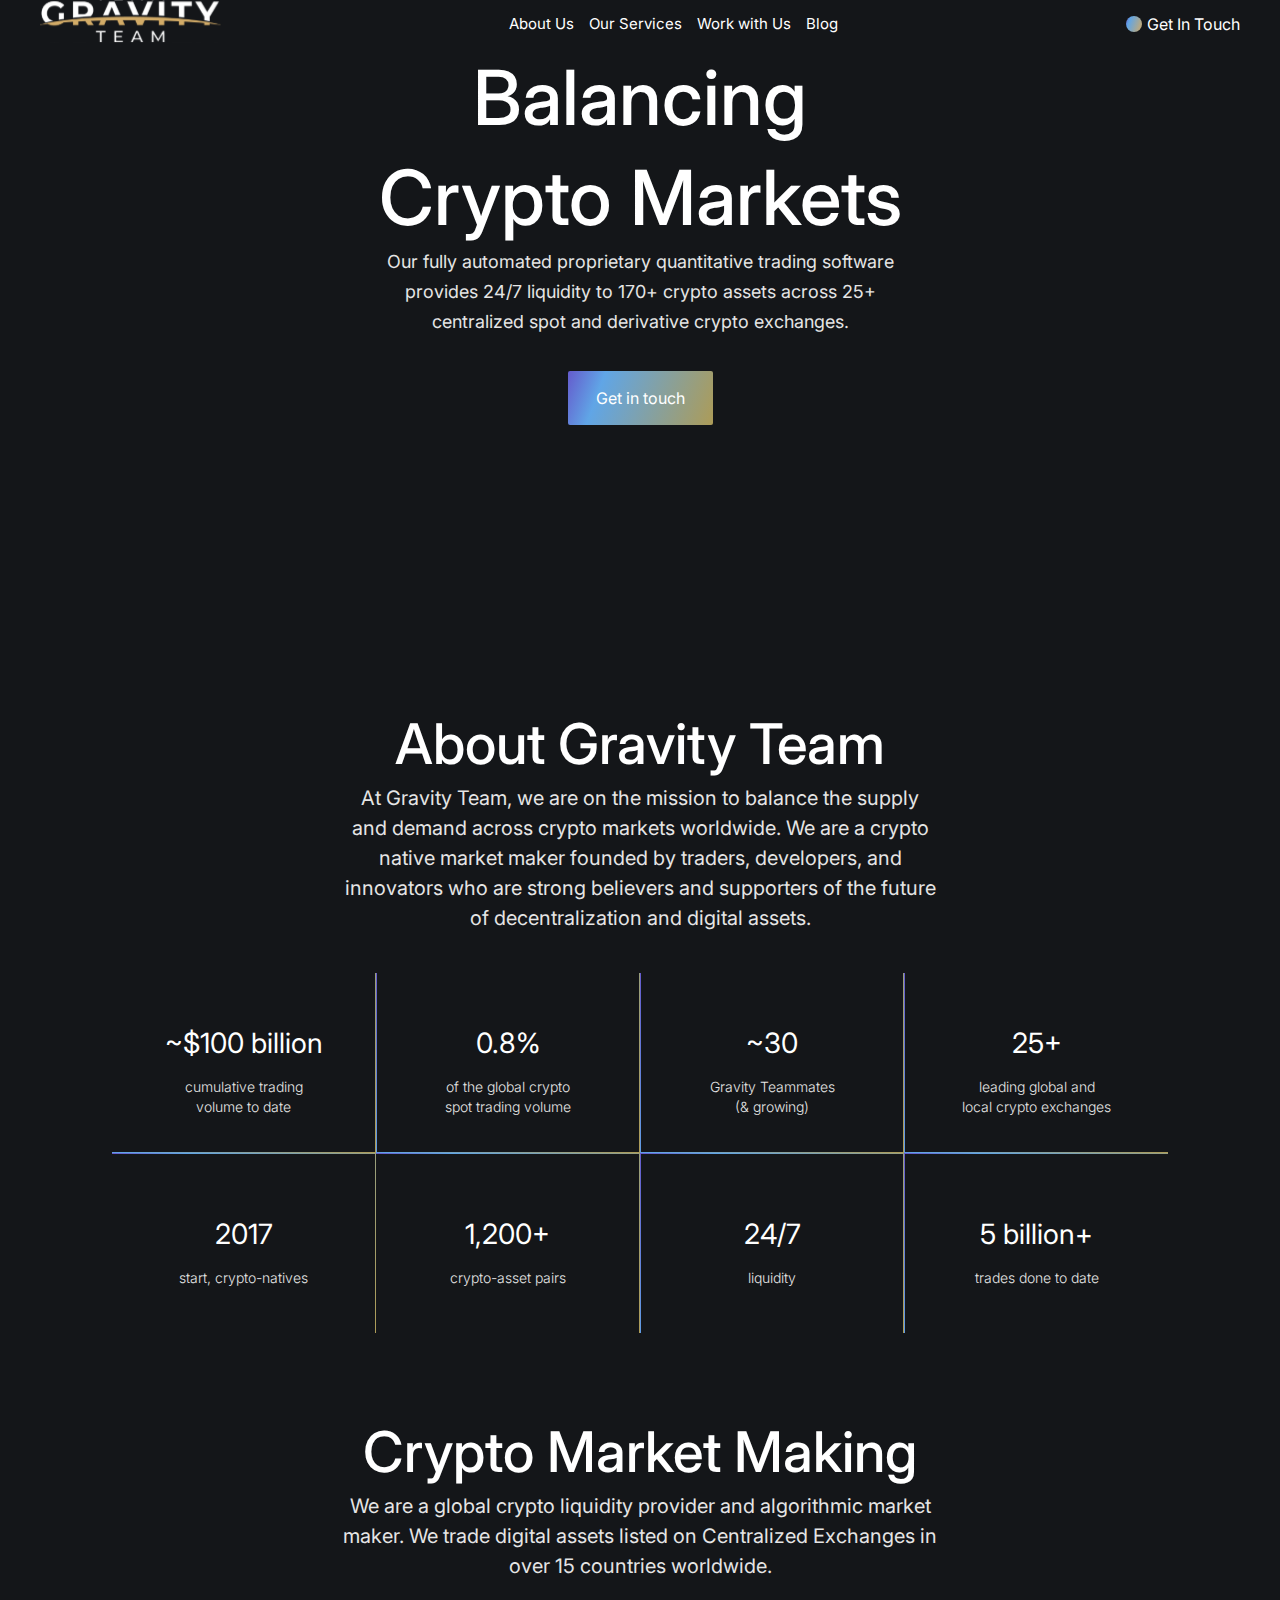
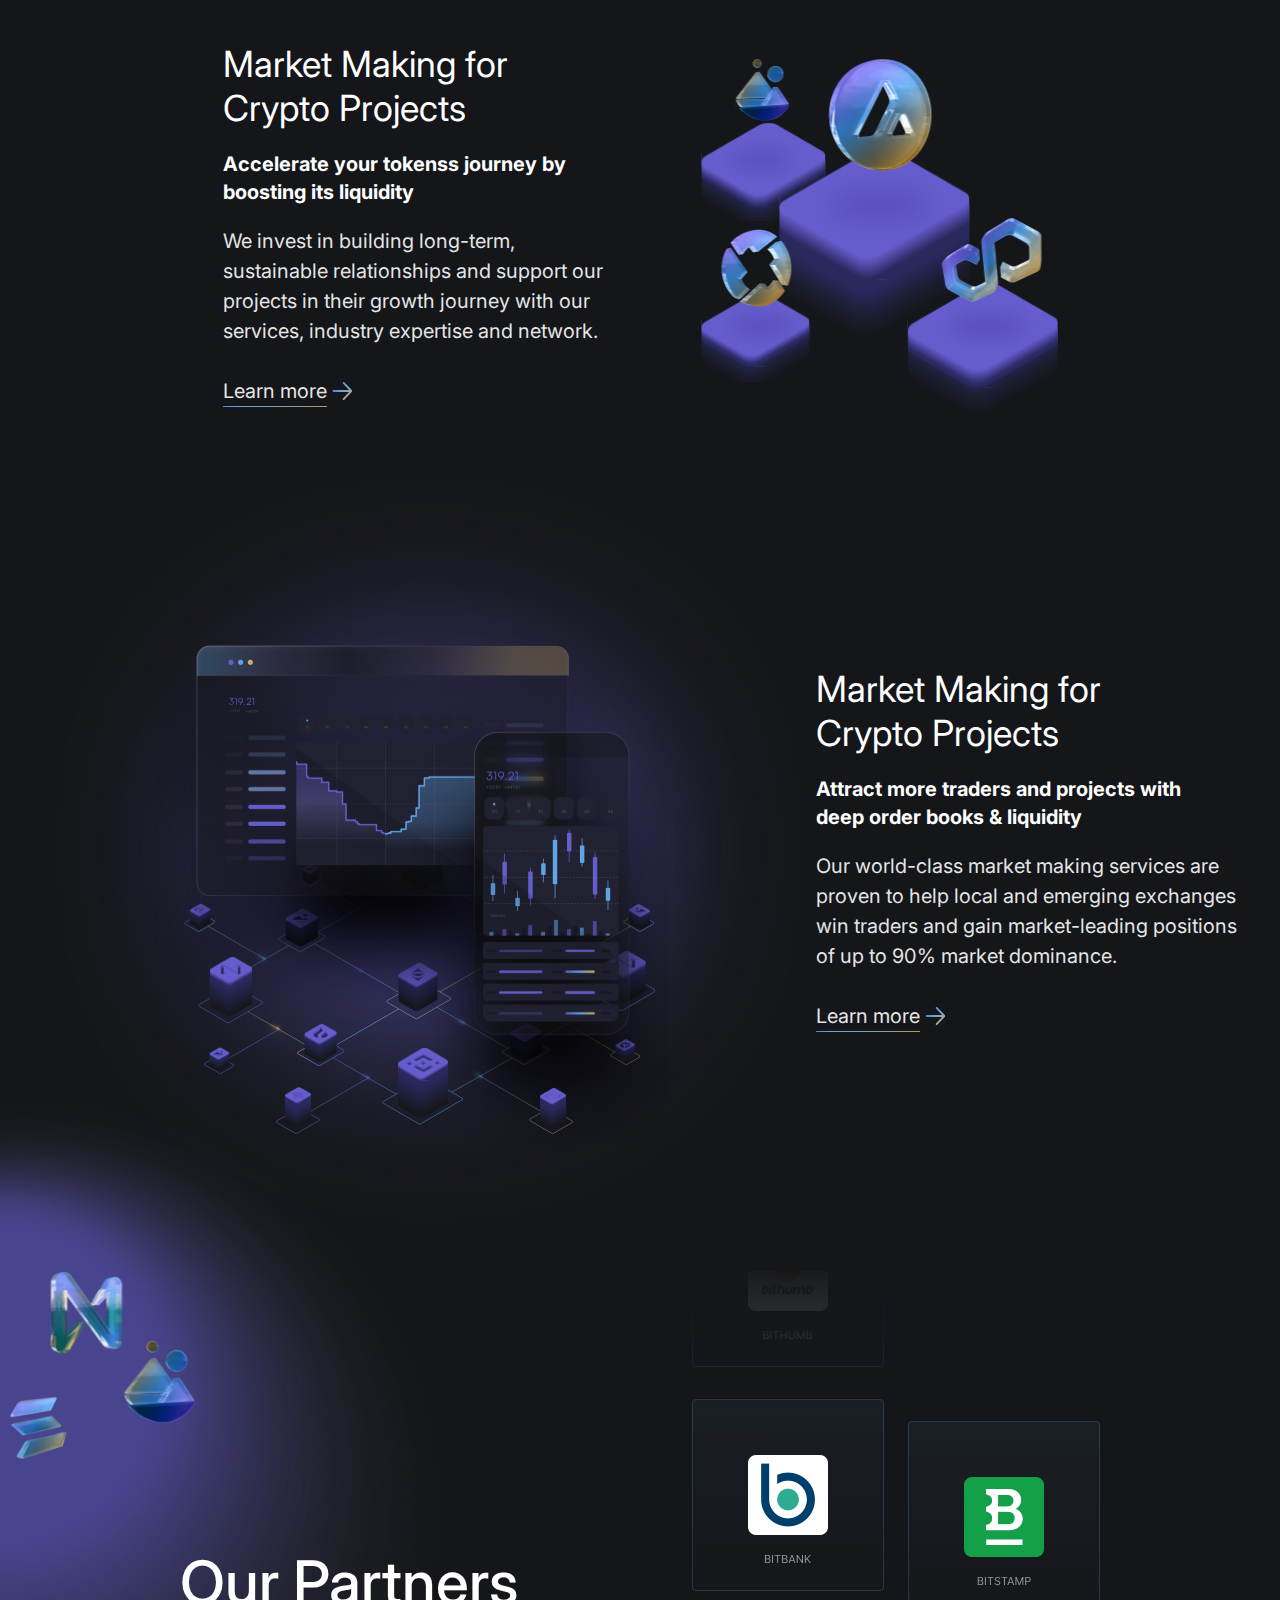
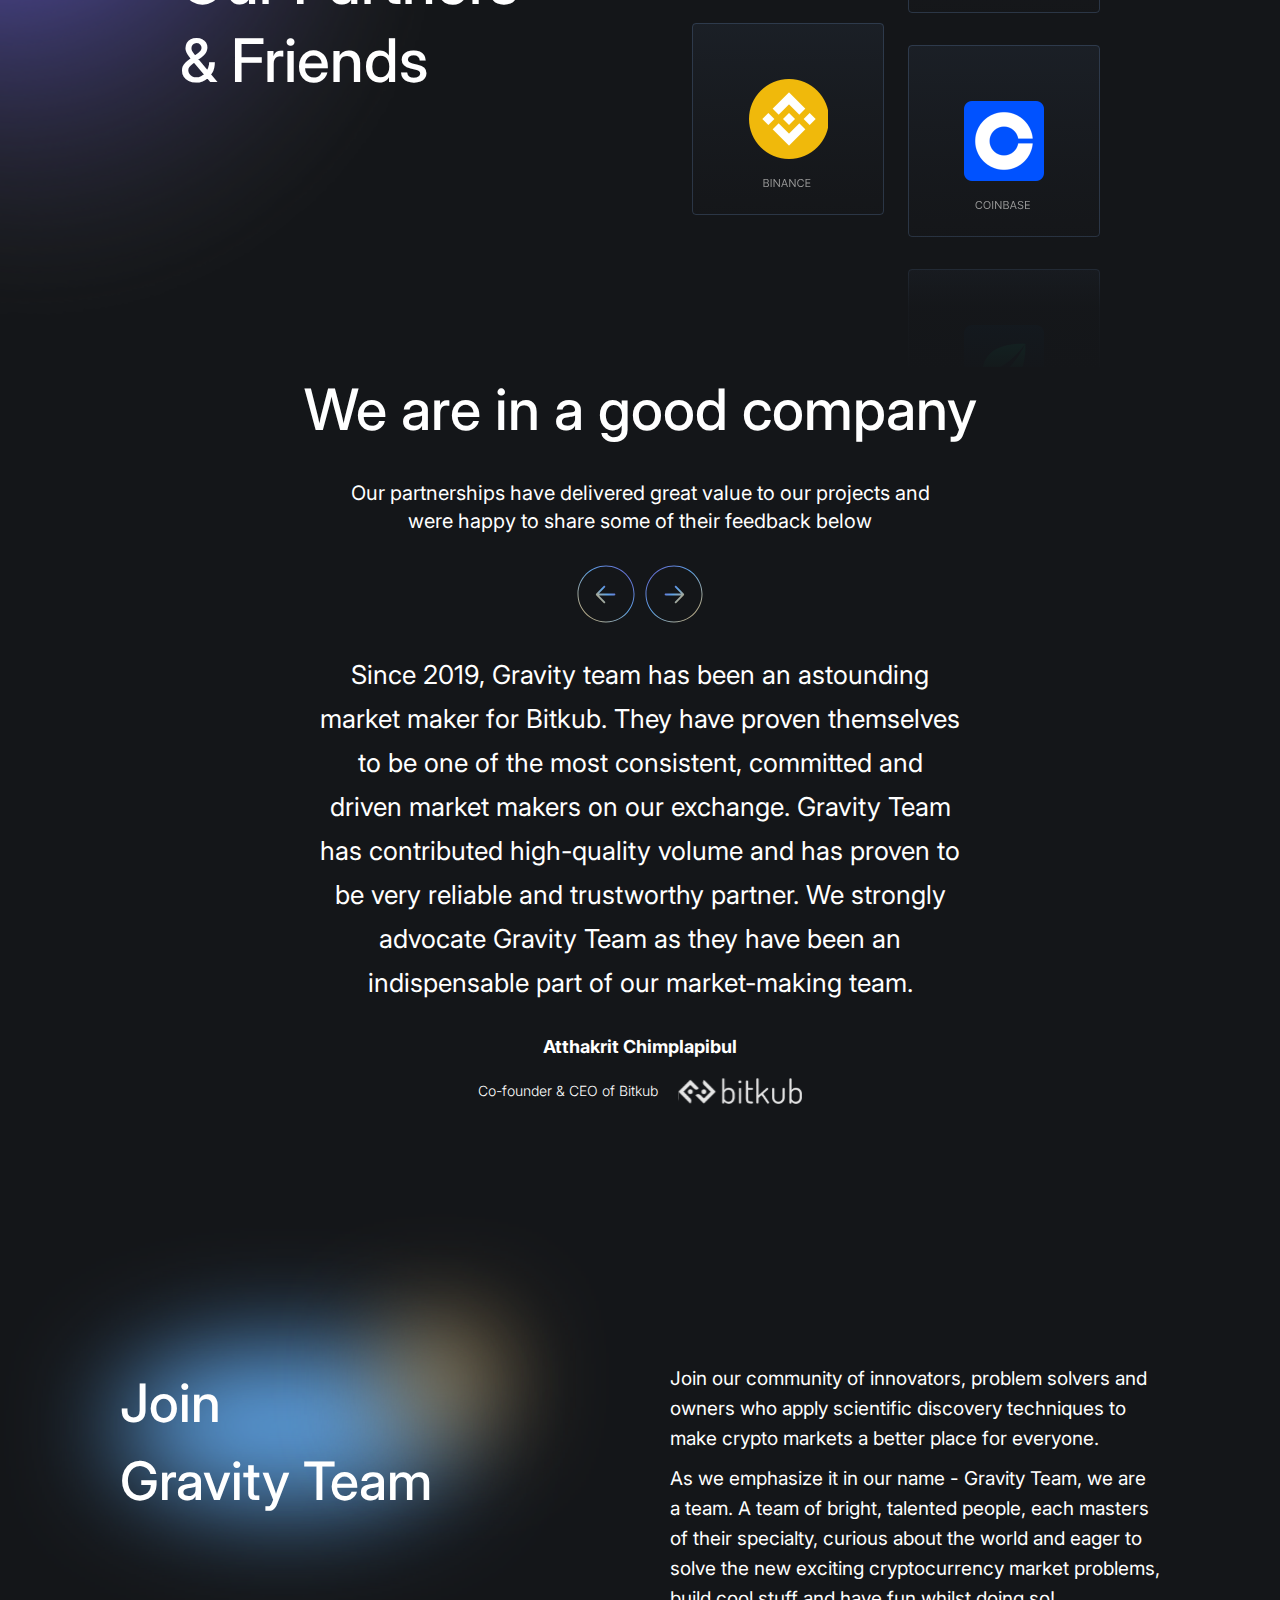
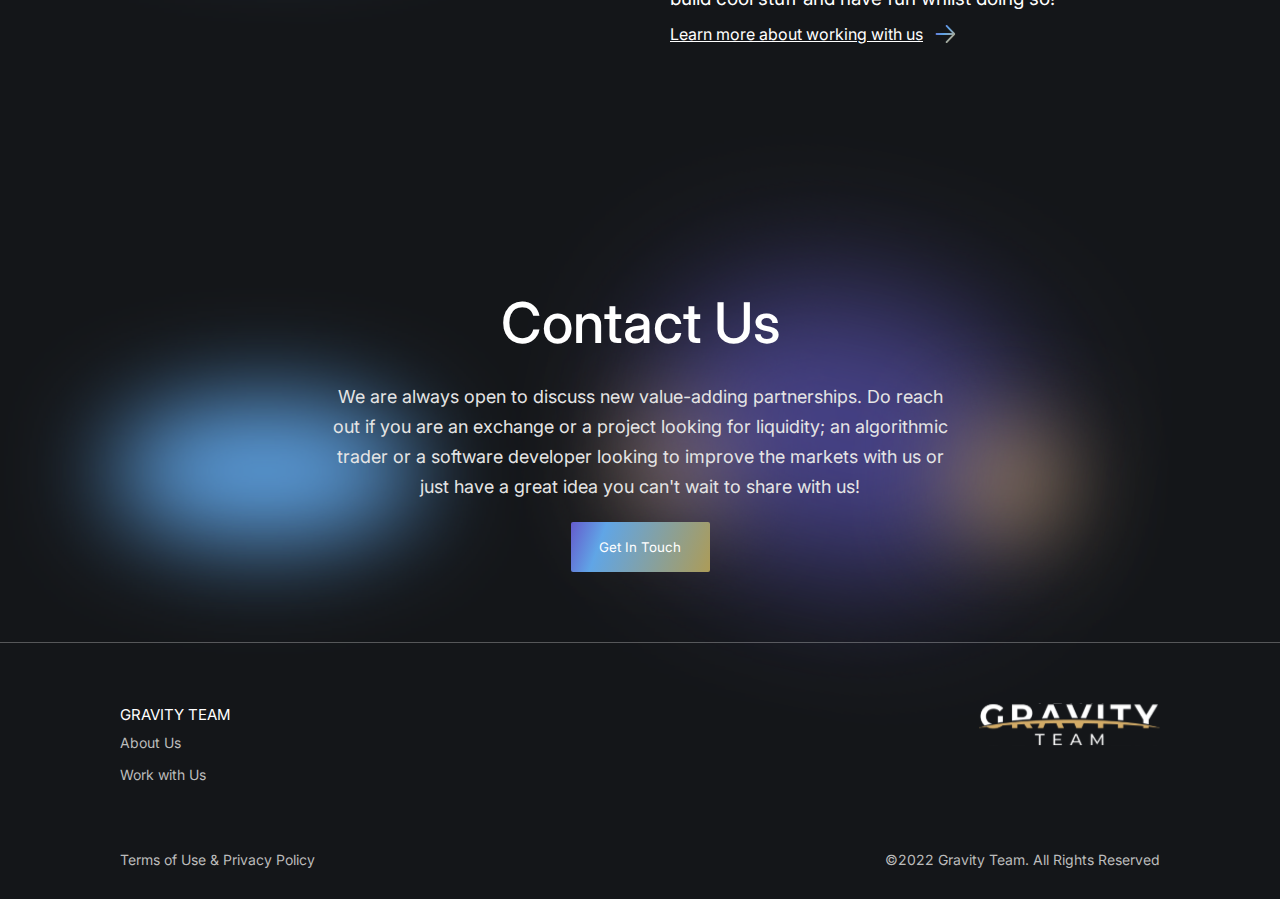
==== commit e53d62e4: "footer and mini footer fixing" ====
--- a/project-2/index.html
+++ b/project-2/index.html
@@ -6,8 +6,8 @@
     <title>Gravity team</title>
     <link rel="stylesheet" href="styles.css" />
     <style>
-      @import url('https://fonts.googleapis.com/css2?family=Inter:wght@100..900&display=swap');
-      </style>
+      @import url("https://fonts.googleapis.com/css2?family=Inter:wght@100..900&display=swap");
+    </style>
   </head>
   <body>
     <!-- nav bar section -->
@@ -31,9 +31,9 @@
       </div>
       <div>
         <p>
-          Our fully automated proprietary quantitative trading software <span></span> provides
-          24/7 liquidity to 170+ crypto assets across 25+ <span></span> centralized spot and
-          derivative crypto exchanges.
+          Our fully automated proprietary quantitative trading software
+          <span></span> provides 24/7 liquidity to 170+ crypto assets across 25+
+          <span></span> centralized spot and derivative crypto exchanges.
         </p>
       </div>
       <div class="hero-button">Get in touch</div>
@@ -44,18 +44,18 @@
       <div><h4>About Gravity Team</h4></div>
       <div class="about-bio">
         <p>
-          At Gravity Team, we are on the mission to balance the supply <span></span> and
-          demand across crypto markets worldwide. We are a crypto <span></span> native market
-          maker founded by traders, developers, and <span></span> innovators who are strong
-          believers and supporters of the future <span></span> of decentralization and digital
+          At Gravity Team, we are on the mission to balance the supply
+          <span></span> and demand across crypto markets worldwide. We are a
+          crypto <span></span> native market maker founded by traders,
+          developers, and <span></span> innovators who are strong believers and
+          supporters of the future <span></span> of decentralization and digital
           assets.
         </p>
       </div>
       <div class="about-achievements">
-        <div style="border-left: none;" id="upperBox" class="achievement-box">
+        <div style="border-left: none" id="upperBox" class="achievement-box">
           <h5>~$100 billion</h5>
-          <p>cumulative trading <span></span>
-            volume to date</p>
+          <p>cumulative trading <span></span> volume to date</p>
         </div>
         <div id="upperBox" class="achievement-box">
           <h5>0.8%</h5>
@@ -63,18 +63,17 @@
         </div>
         <div id="upperBox" class="achievement-box">
           <h5>~30</h5>
-          <p>Gravity Teammates <span></span>
-            (& growing)</p>
-        </div>
-        <div style="border-right: none;" id="upperBox" class="achievement-box">
+          <p>Gravity Teammates <span></span> (& growing)</p>
+        </div>
+        <div style="border-right: none" id="upperBox" class="achievement-box">
           <h5>25+</h5>
           <p>leading global and <span></span> local crypto exchanges</p>
         </div>
-        <div style="border-left: none;" id="lowerBox" class="achievement-box">
+        <div style="border-left: none" id="lowerBox" class="achievement-box">
           <h5>2017</h5>
           <p>start, crypto-natives</p>
         </div>
-        <div style="border-left: none;" id="lowerBox" class="achievement-box">
+        <div style="border-left: none" id="lowerBox" class="achievement-box">
           <h5>1,200+</h5>
           <p>crypto-asset pairs</p>
         </div>
@@ -82,7 +81,7 @@
           <h5>24/7</h5>
           <p>liquidity</p>
         </div>
-        <div style="border-right: none;" id="lowerBox" class="achievement-box">
+        <div style="border-right: none" id="lowerBox" class="achievement-box">
           <h5>5 billion+</h5>
           <p>trades done to date</p>
         </div>
@@ -94,38 +93,54 @@
       <div class="market-heading">
         <h3>Crypto Market Making</h3>
         <p>
-          We are a global crypto liquidity provider and algorithmic market <span></span>
-          maker. We trade digital assets listed on Centralized Exchanges in <span></span> over
-          15 countries worldwide.
+          We are a global crypto liquidity provider and algorithmic market
+          <span></span> maker. We trade digital assets listed on Centralized
+          Exchanges in <span></span> over 15 countries worldwide.
         </p>
       </div>
       <div class="market-bio">
         <div>
           <h5>Market Making for <span></span> Crypto Projects</h5>
-          <h6>Accelerate your tokenss journey by <span></span> boosting its liquidity</h6>
+          <h6>
+            Accelerate your tokenss journey by <span></span> boosting its
+            liquidity
+          </h6>
           <p>
-            We invest in building long-term,<span></span> sustainable relationships and
-            support our <span></span> projects in their growth journey with our <span></span> services,
-            industry expertise and network.
+            We invest in building long-term,<span></span> sustainable
+            relationships and support our <span></span> projects in their growth
+            journey with our <span></span> services, industry expertise and
+            network.
           </p>
-          <span id="arrow"><p>Learn more</p><img src="Assets/arrow.svg" alt=""></span>
+          <span id="arrow"
+            ><p>Learn more</p>
+            <img src="Assets/arrow.svg" alt=""
+          /></span>
         </div>
         <div>
           <img src="Assets/project.svg" alt="" />
         </div>
       </div>
-      
+
       <div class="market-bio">
         <div>
           <img src="Assets/project1.svg" alt="" />
         </div>
         <div>
           <h5>Market Making for <span></span>Crypto Projects</h5>
-          <h6>Attract more traders and projects with <span></span> deep order books & liquidity</h6>
+          <h6>
+            Attract more traders and projects with <span></span> deep order
+            books & liquidity
+          </h6>
           <p>
-            Our world-class market making services are <span></span> proven to help local and emerging exchanges <span></span> win traders and gain market-leading positions <span></span> of up to 90% market dominance.
+            Our world-class market making services are <span></span> proven to
+            help local and emerging exchanges <span></span> win traders and gain
+            market-leading positions <span></span> of up to 90% market
+            dominance.
           </p>
-          <span id="arrow"><p>Learn more</p><img src="Assets/arrow.svg" alt=""></span>
+          <span id="arrow"
+            ><p>Learn more</p>
+            <img src="Assets/arrow.svg" alt=""
+          /></span>
         </div>
       </div>
     </div>
@@ -137,7 +152,7 @@
         <img id="icon2" src="Assets/partner-icon1.svg" alt="" />
         <img id="icon3" src="Assets/partner-icon3.svg" alt="" />
       </div>
-      <img id="partnerBg" src="Assets/partnerBg.svg" alt="">
+      <img id="partnerBg" src="Assets/partnerBg.svg" alt="" />
       <div>
         <h5>Our Partners <span></span>& Friends</h5>
       </div>
@@ -148,20 +163,26 @@
 
     <!-- feedback section  -->
     <div class="feedback">
-        <h3>We are in a good company</h3>
-        <p class="subHeading">
-          Our partnerships have delivered great value to our projects and <span></span> were
-          happy to share some of their feedback below
-        </p>
-      <div class="arrow"><img src="Assets/leftArrow.svg" alt="" /><img src="Assets/rightArrow.svg" alt="" /></div>
-        <p class="feedback-bio">
-          Since 2019, Gravity team has been an astounding <span></span> market maker for
-          Bitkub. They have proven themselves <span></span> to be one of the most consistent,
-          committed and <span></span> driven market makers on our exchange. Gravity Team <span></span> has
-          contributed high-quality volume and has proven to <span></span> be very reliable and
-          trustworthy partner. We strongly <span></span> advocate Gravity Team as they have
-          been an <span></span> indispensable part of our market-making team.
-        </p>
+      <h3>We are in a good company</h3>
+      <p class="subHeading">
+        Our partnerships have delivered great value to our projects and
+        <span></span> were happy to share some of their feedback below
+      </p>
+      <div class="arrow">
+        <img src="Assets/leftArrow.svg" alt="" /><img
+          src="Assets/rightArrow.svg"
+          alt=""
+        />
+      </div>
+      <p class="feedback-bio">
+        Since 2019, Gravity team has been an astounding <span></span> market
+        maker for Bitkub. They have proven themselves <span></span> to be one of
+        the most consistent, committed and <span></span> driven market makers on
+        our exchange. Gravity Team <span></span> has contributed high-quality
+        volume and has proven to <span></span> be very reliable and trustworthy
+        partner. We strongly <span></span> advocate Gravity Team as they have
+        been an <span></span> indispensable part of our market-making team.
+      </p>
       <div class="feedback-footer">
         <p>Atthakrit Chimplapibul</p>
         <div class="feedback-img">
@@ -173,58 +194,60 @@
 
     <!-- join section  -->
     <div class="join">
-      <img id="img1" src="Assets/joinBg1.svg" alt="">
-      <img id="img2" src="Assets/joinBg2.svg" alt="">
+      <img id="img1" src="Assets/joinBg1.svg" alt="" />
+      <img id="img2" src="Assets/joinBg2.svg" alt="" />
       <h3>Join <span></span> Gravity Team</h3>
       <div class="join-para">
         <p id="para1">
-          Join our community of innovators, problem solvers and <span></span>owners who apply
-          scientific discovery techniques to <span></span> make crypto markets a better place
-          for everyone.
+          Join our community of innovators, problem solvers and
+          <span></span>owners who apply scientific discovery techniques to
+          <span></span> make crypto markets a better place for everyone.
         </p>
         <p id="para2">
-          As we emphasize it in our name - Gravity Team, we are <span></span> a team. A team
-          of bright, talented people, each masters <span></span> of their specialty, curious
-          about the world and eager to <span></span> solve the new exciting cryptocurrency
-          market problems, <span></span> build cool stuff and have fun whilst doing so!
-        </p>
-        <span>Learn more about working with us</span>
+          As we emphasize it in our name - Gravity Team, we are <span></span> a
+          team. A team of bright, talented people, each masters <span></span> of
+          their specialty, curious about the world and eager to
+          <span></span> solve the new exciting cryptocurrency market problems,
+          <span></span> build cool stuff and have fun whilst doing so!
+        </p>
+        <span>Learn more about working with us <img src="Assets/arrow.svg" alt=""></span>
       </div>
     </div>
 
     <!-- contact section  -->
     <div class="contact">
       <div><h3>Contact Us</h3></div>
-      <div>
-        <p>
-          We are always open to discuss new value-adding partnerships. Do reach
+      <img id="bg1" src="Assets/contact-bg1.svg" alt="">
+      <img id="bg4" src="Assets/contact-bg2.svg" alt="">
+      <img id="bg3" src="Assets/contact-bg3.svg" alt="">
+      <img id="bg2" src="Assets/contact-bg2.svg" alt="">
+        <p>
+          We are always open to discuss new value-adding partnerships. Do reach <span></span>
           out if you are an exchange or a project looking for liquidity; an
-          algorithmic trader or a software developer looking to improve the
-          markets with us or just have a great idea you can’t wait to share with
+          algorithmic <span></span> trader or a software developer looking to improve the
+          markets with us or <span></span> just have a great idea you can't wait to share with
           us!
         </p>
-      </div>
-      <div>
-        <p>Get In Touch</p>
+        <button>Get In Touch</button>
       </div>
     </div>
 
     <!-- footer section  -->
     <div class="footer">
-      <div class="mainFooter">
-        <div>
-          <p class="fHead"></p>
+        <div>
+          <p class="fHead">GRAVITY TEAM</p>
           <li class="fLink">About Us</li>
           <li class="fLink">Work with Us</li>
         </div>
         <div>
-          <img src="" alt="" />
-        </div>
-      </div>
-      <div class="miniFooter">
-        <p>Terms of Use & Privacy Policy</p>
-        <p>©2022 Gravity Team. All Rights Reserved</p>
-      </div>
+          <img src="Assets/logo.svg" alt="" />
+        </div>
+    </div>
+
+    <!-- minifooter -->
+    <div class="miniFooter">
+      <p>Terms of Use & Privacy Policy</p>
+      <p>©2022 Gravity Team. All Rights Reserved</p>
     </div>
   </body>
 </html>
--- a/project-2/styles.css
+++ b/project-2/styles.css
@@ -6,7 +6,8 @@
   font-family: "Inter", sans-serif;
 }
 body {
-  background-color: black;
+  background-color: #141619;
+  overflow-x: hidden;
 }
 
 span{
@@ -313,7 +314,7 @@
 text-align: center;
 }
 
-.feedback .subheading p{
+.feedback .subHeading{
 font-size: 20px;
 font-weight: 400;
 line-height: 28px;
@@ -396,4 +397,119 @@
     top: 90px;
     left: 270px;
     z-index: -1;
+}
+
+.join span{
+    display: flex;
+    align-items: center;
+    gap: 12px;
+    text-decoration: underline;
+}
+
+
+
+/* contact section  */
+.contact{
+    display: flex;
+    flex-direction: column;
+    justify-content: center;
+    align-items: center;
+    gap: 20px;
+    position: relative;
+    padding: 0px 120px;
+    padding-bottom: 70px;
+}
+
+.contact h3{
+font-size: 56px;
+font-weight: 500;
+line-height: 78px;
+text-align: center;
+}
+
+.contact p{
+font-size: 18px;
+font-weight: 400;
+line-height: 30px;
+text-align: center;
+color: #E5E5E5;
+}
+
+.contact button{
+    background: linear-gradient(
+        110deg,
+        hsla(245, 53%, 58%, 1) 0%,
+        hsla(209, 73%, 64%, 1) 23%,
+        hsla(48, 34%, 51%, 1) 100%
+      );
+      padding: 17px 28.5px;
+      border-radius: 2px;
+      border: none;
+}
+
+.contact img{
+    position: absolute;
+    z-index: -1;
+}
+
+.contact #bg1 {
+    left: 0px;
+    top: 0px;
+}
+
+.contact #bg3 {
+    right: 55px;
+}
+
+.contact #bg2 {
+    right: 98px;
+    top: 29px;
+}
+
+.contact #bg4 {
+    right: 426px;
+    bottom: 11px;
+}
+
+
+/* footer section  */
+.footer{
+    display: flex;
+    justify-content: space-between;
+    align-items: start;
+    padding: 60px 120px;
+    border-top: 1px solid #ffffff48;
+}
+
+
+.footer .fHead{
+font-size: 15px;
+font-weight: 400;
+line-height: 24px;
+}
+
+.footer li{
+font-size: 14px;
+font-weight: 400;
+line-height: 32px;
+color: #BCBCBC;
+list-style: none;
+}
+
+
+/* mini footer  */
+.miniFooter{
+    display: flex;
+    justify-content: space-between;
+    align-items: center;
+    padding: 0px 120px;
+}
+
+.miniFooter p{
+font-size: 14px;
+font-weight: 400;
+line-height: 18.4px;
+text-align: left;
+color: #BCBCBC;
+padding-bottom: 30px;
 }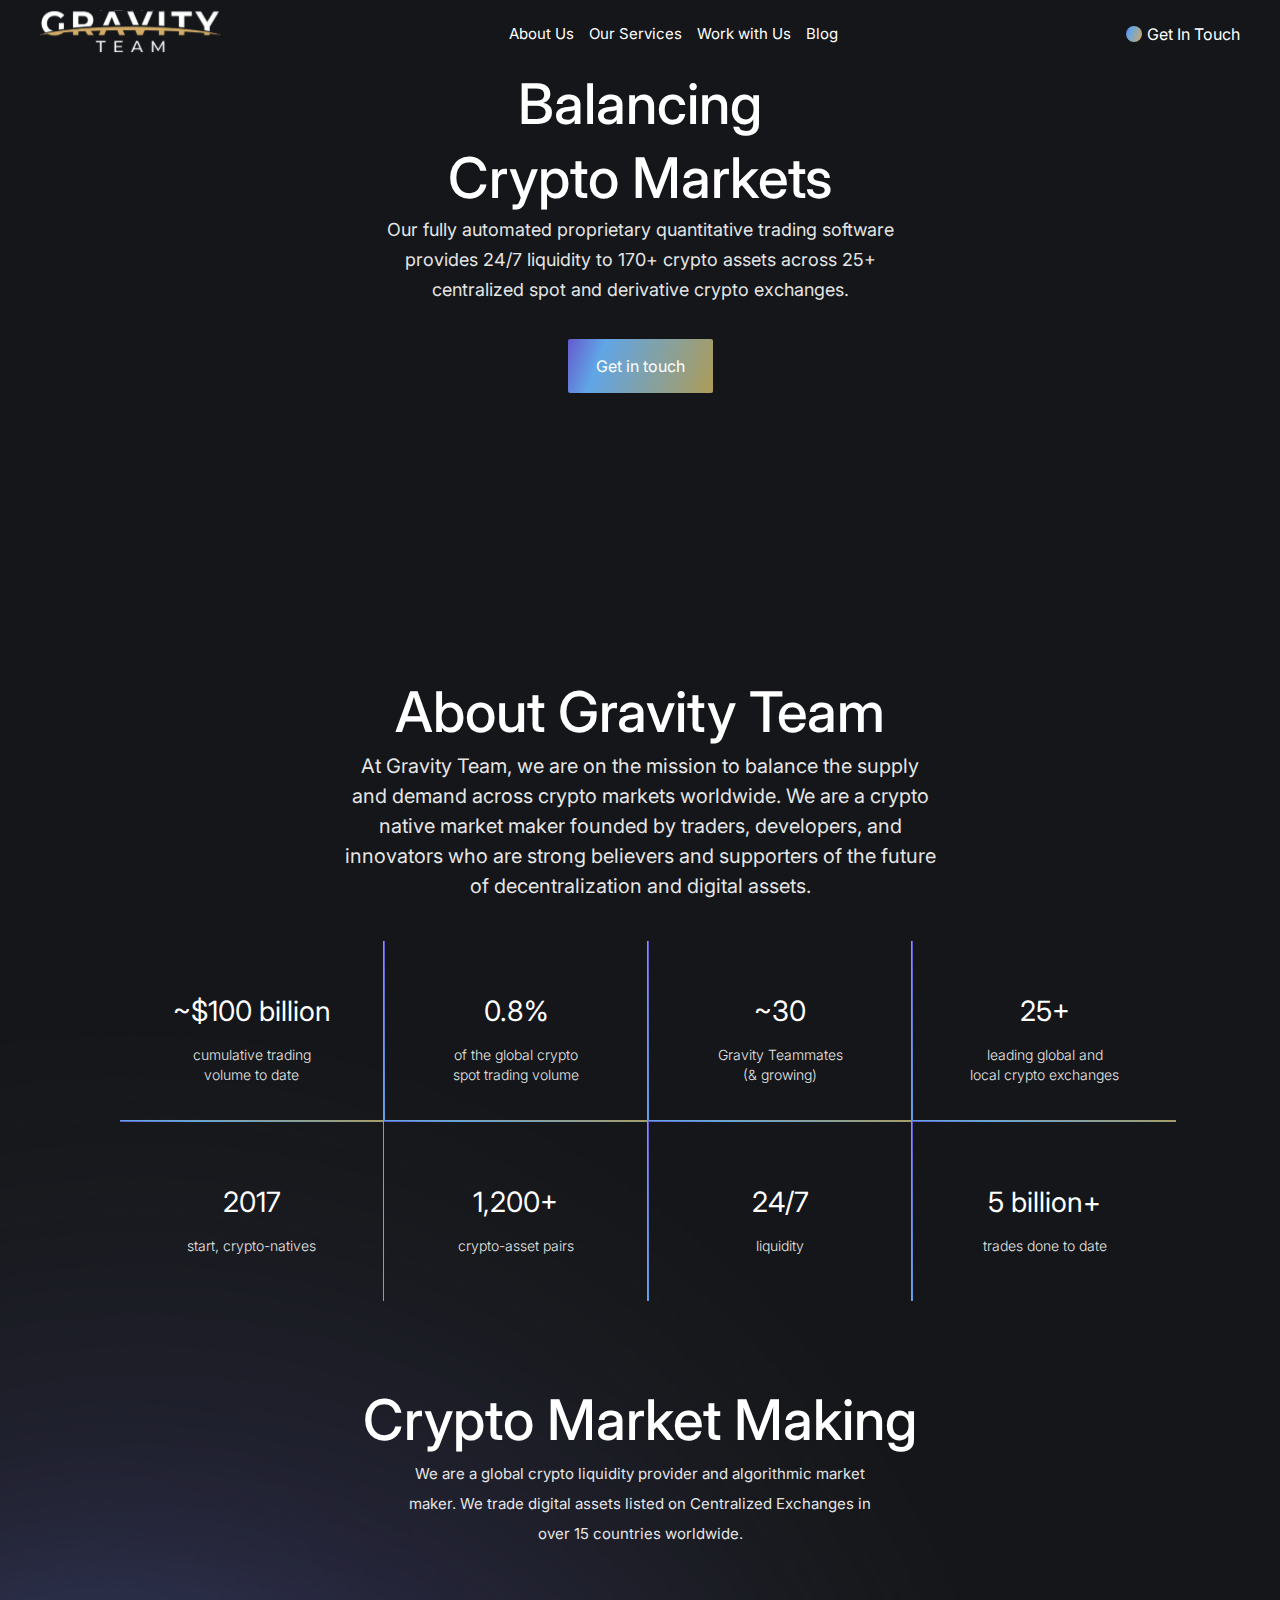
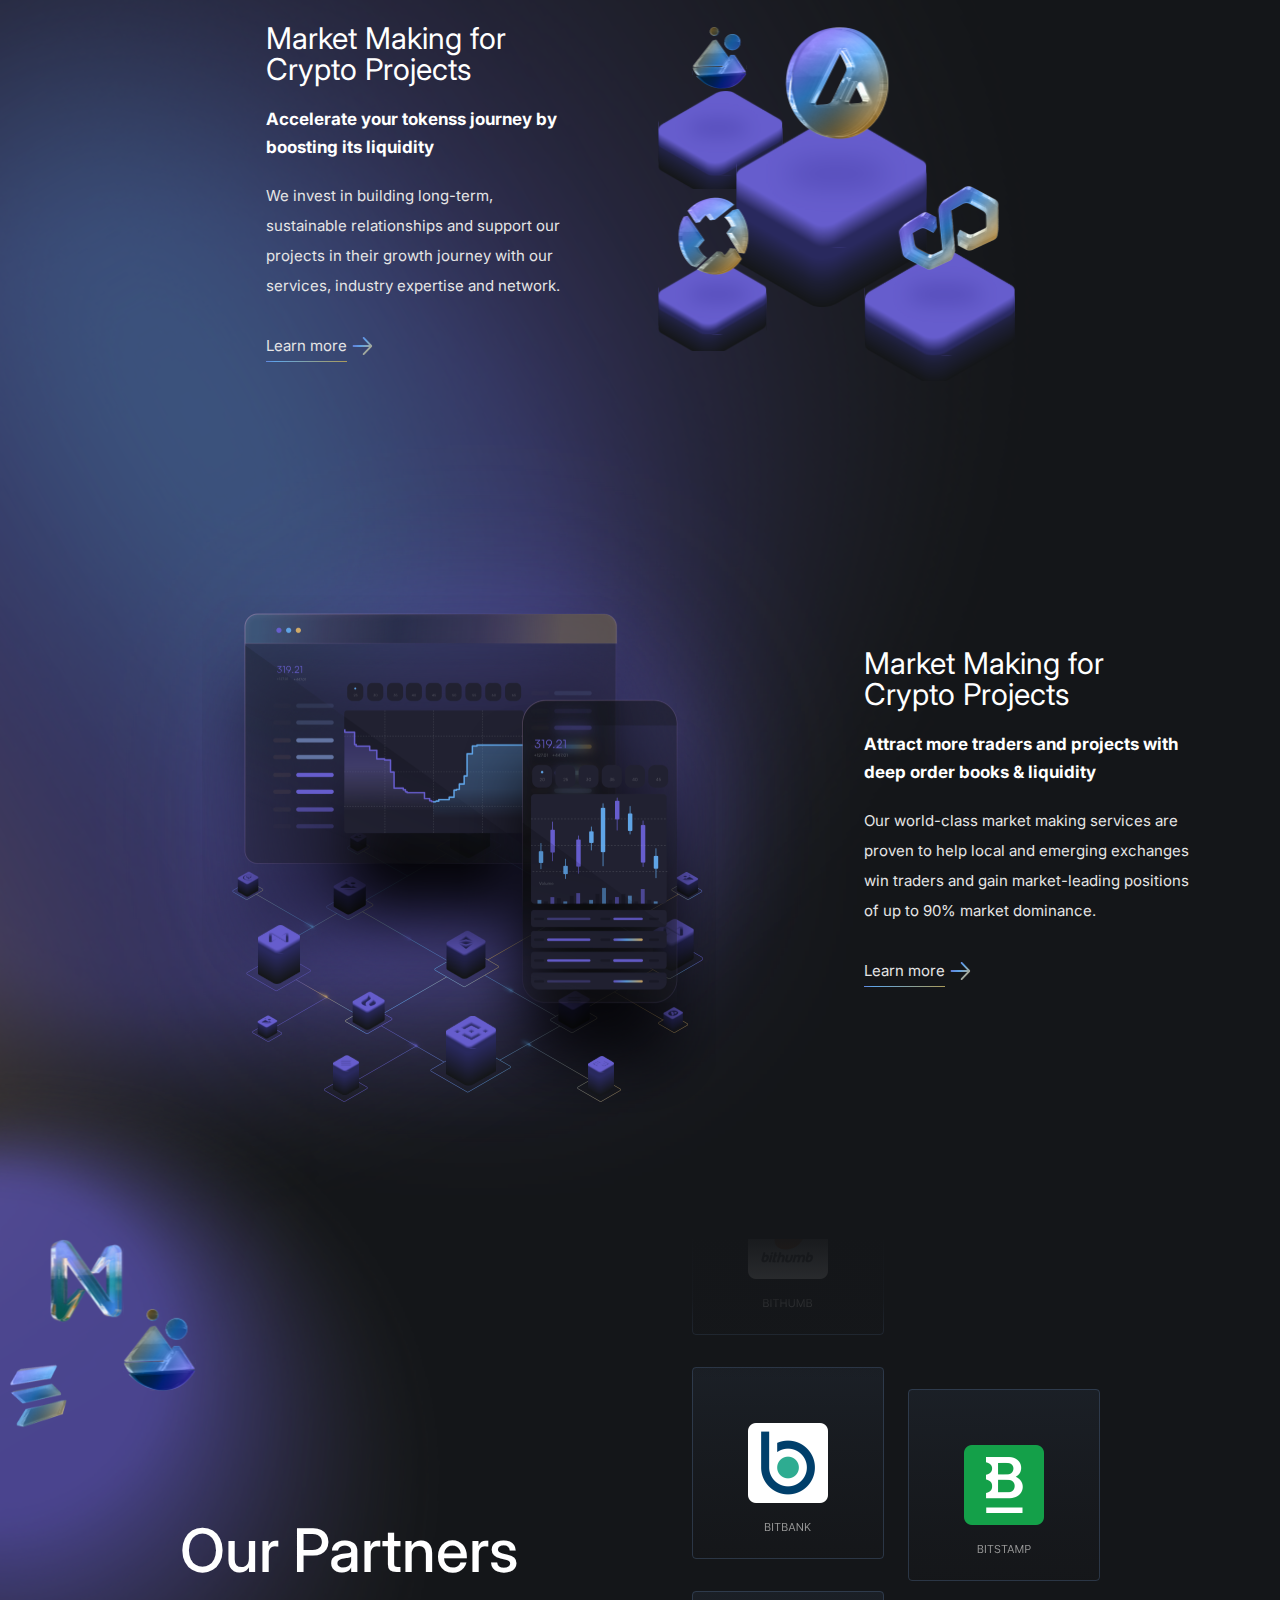
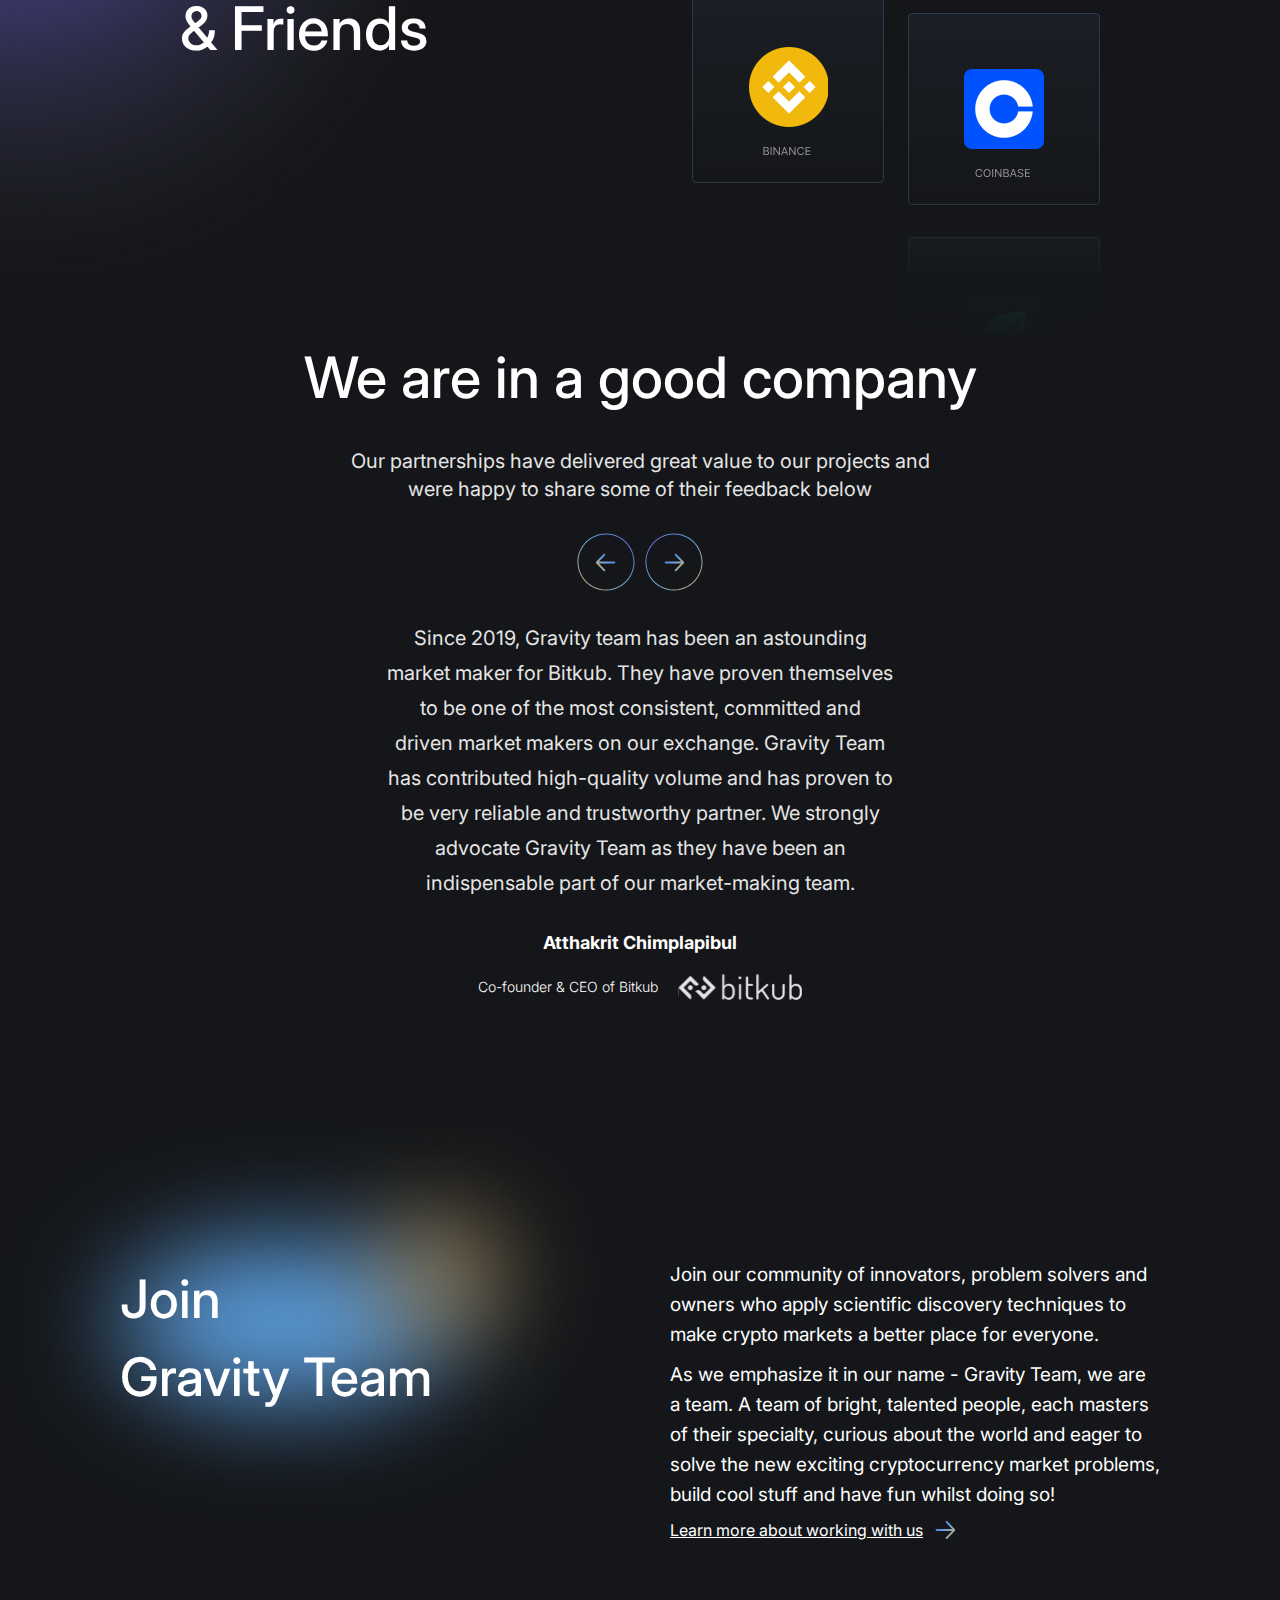
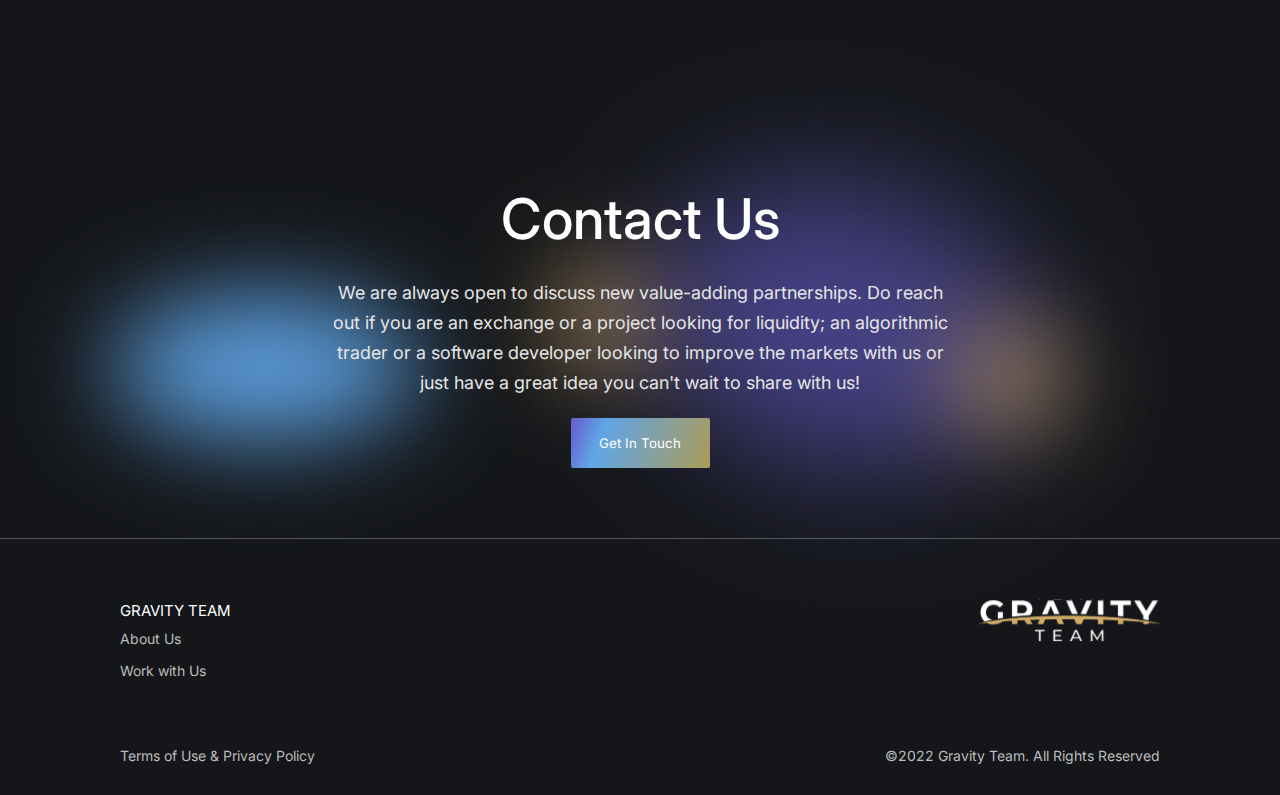
==== commit fe3b665c: "fixing sizes" ====
--- a/project-2/index.html
+++ b/project-2/index.html
@@ -24,6 +24,9 @@
         <p>Get In Touch</p>
       </div>
     </div>
+
+    <img id="gradientBG" src="Assets/gradientBG.svg" alt="">
+
     <!-- hero section -->
     <div class="hero">
       <div class="hero-heading">
@@ -117,13 +120,13 @@
           /></span>
         </div>
         <div>
-          <img src="Assets/project.svg" alt="" />
+          <img id="marketImg" src="Assets/project.svg" alt="" />
         </div>
       </div>
 
       <div class="market-bio">
         <div>
-          <img src="Assets/project1.svg" alt="" />
+          <img id="marketImg" src="Assets/project1.svg" alt="" />
         </div>
         <div>
           <h5>Market Making for <span></span>Crypto Projects</h5>
@@ -157,7 +160,7 @@
         <h5>Our Partners <span></span>& Friends</h5>
       </div>
       <div>
-        <img src="Assets/partner.svg" alt="" />
+        <img id="mainBg" src="Assets/partner.svg" alt="" />
       </div>
     </div>
 
--- a/project-2/styles.css
+++ b/project-2/styles.css
@@ -20,7 +20,7 @@
   display: flex;
   align-items: center;
   justify-content: space-between;
-  padding: 0px 40px;
+  padding: 10px 40px;
 }
 
 .navbar .navbar-list {
@@ -53,6 +53,14 @@
   );
 }
 
+/* gradient bg  */
+#gradientBG{
+    position: absolute;
+    z-index: -1;
+    top: 70%;
+    right: -180px;
+}
+
 /* hero section  */
 .hero{
     display: flex;
@@ -63,10 +71,10 @@
 }
 
 .hero .hero-heading h3{
-font-size: 76px;
-font-weight: 500;
-line-height: 100px;
-text-align: center;
+    font-size: 56px;
+    font-weight: 500;
+    line-height: 74px;
+    text-align: center;
 }
 
 .hero p{
@@ -98,7 +106,7 @@
     flex-direction: column;
     justify-content: center;
     align-items: center;
-    padding: 0px 40px;
+    padding: 0px 120px;
     padding-top: 280px;
 }
 
@@ -119,7 +127,7 @@
 
 .about .about-achievements{
     display: grid;
-    place-items: center;
+    margin: 0px auto;
     grid-template-columns: repeat(4, 1fr);
     padding: 40px 0px;
 }
@@ -192,7 +200,7 @@
 }
 
 .market .market-heading p{
-font-size: 20px;
+font-size: 15px;
 font-weight: 400;
 line-height: 30px;
 text-align: center;
@@ -207,14 +215,14 @@
 }
 
 .market .market-bio h5{
-font-size: 36px;
-font-weight: 400;
-line-height: 44px;
+    font-size: 30px;
+    font-weight: 400;
+    line-height: 31px;
 }
 
 .market .market-bio h6{
     font-family: Inter;
-font-size: 20px;
+font-size: 17px;
 font-weight: 700;
 line-height: 28px;
 padding: 20px 0px;
@@ -222,7 +230,7 @@
 
 .market .market-bio p{
     font-family: Inter;
-font-size: 20px;
+font-size: 15px;
 font-weight: 400;
 line-height: 30px;
 text-align: left;
@@ -247,6 +255,11 @@
   border-image-slice: 1;
 }
 
+.market #marketImg{
+    width: 100%;
+    height: auto;
+}
+
 /* partner section  */
 
 .partners{
@@ -298,6 +311,11 @@
     z-index: -1;
 }
 
+.partners #mainBg{
+    width: 100%;
+    height: auto;
+}
+
 /* feeback section  */
 .feedback{
     display: flex;
@@ -319,7 +337,7 @@
 font-weight: 400;
 line-height: 28px;
 text-align: center;
-color: #FFFFFF;
+color: #E5E5E5;
 }
 
 .feedback .arrow{
@@ -328,10 +346,12 @@
 }
 
 .feedback .feedback-bio{
-font-size: 26px;
-font-weight: 400;
-line-height: 44px;
-text-align: center;
+font-size: 20px;
+font-weight: 400;
+line-height: 35px;
+text-align: center;
+color: #E5E5E5;
+
 }
 
 .feedback .feedback-footer p{
@@ -467,8 +487,8 @@
 }
 
 .contact #bg4 {
-    right: 426px;
-    bottom: 11px;
+    right: 500px;
+    bottom: 51px;
 }
 
 
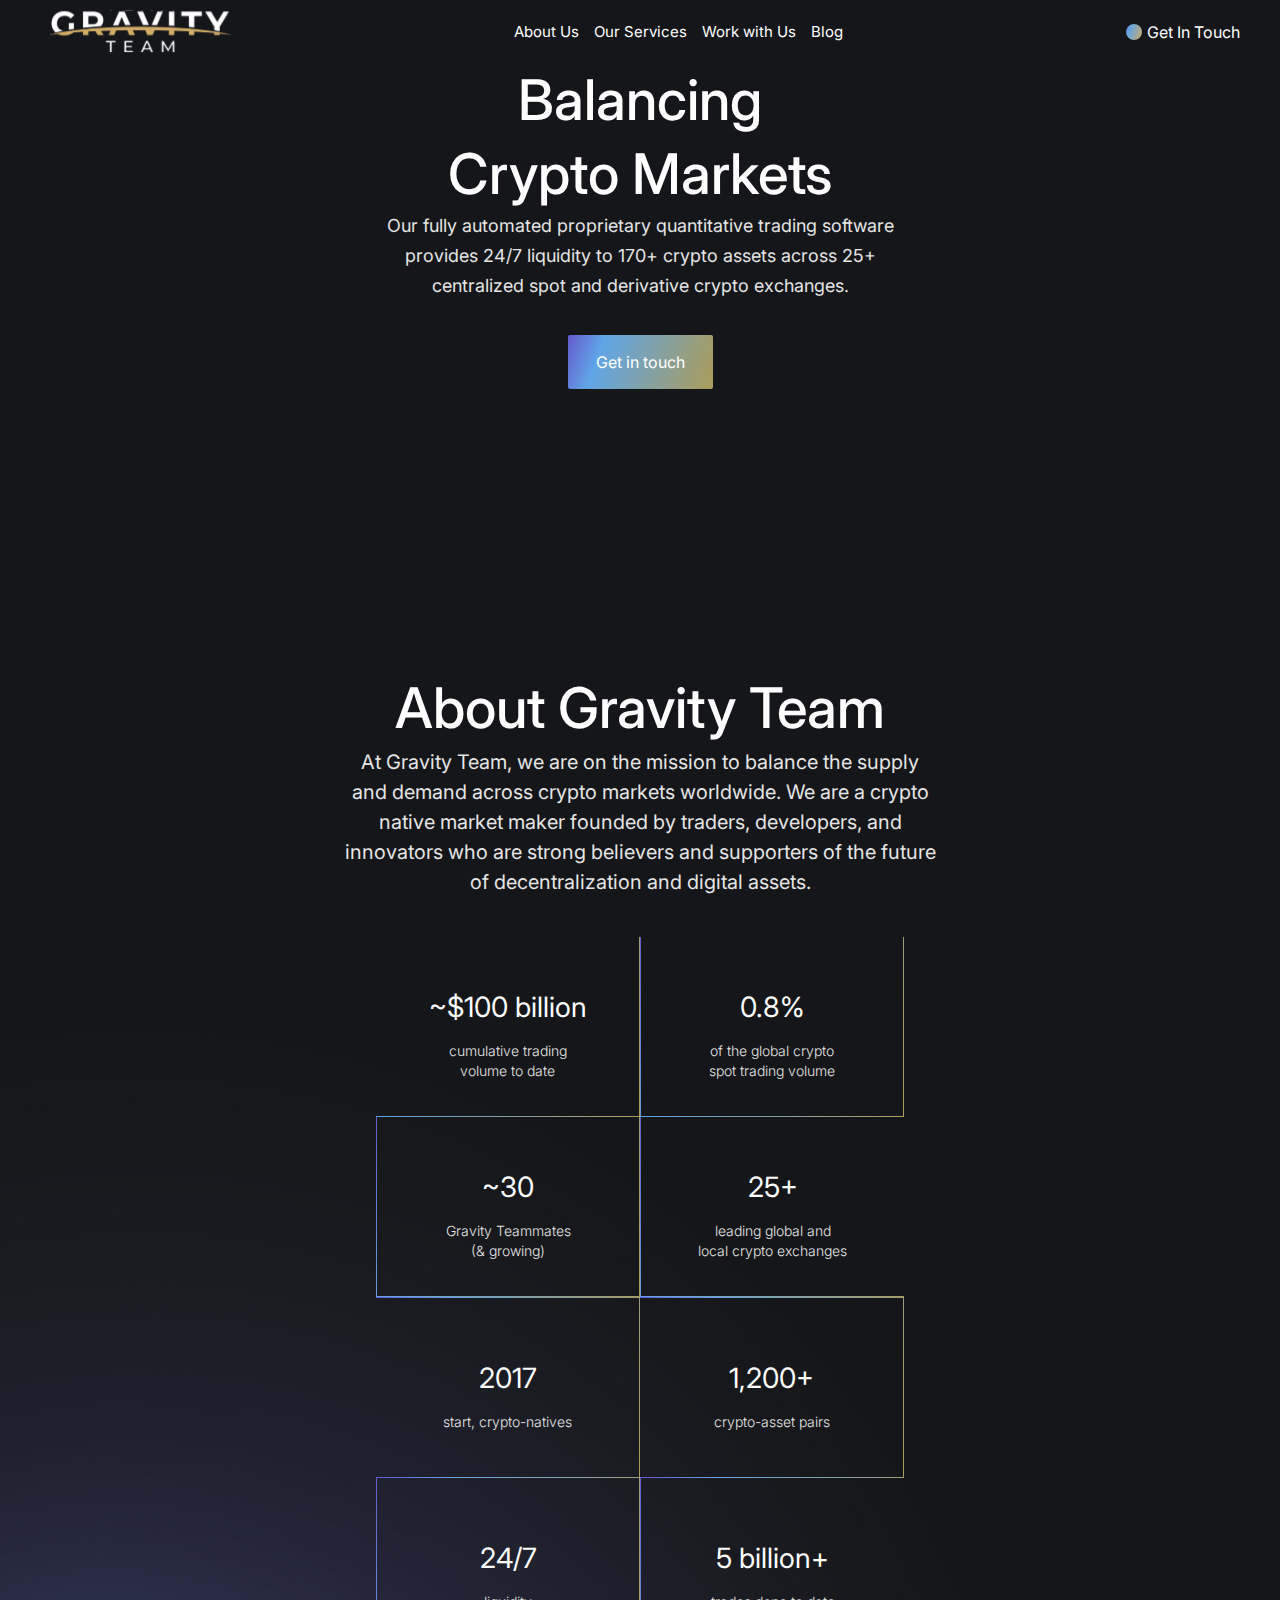
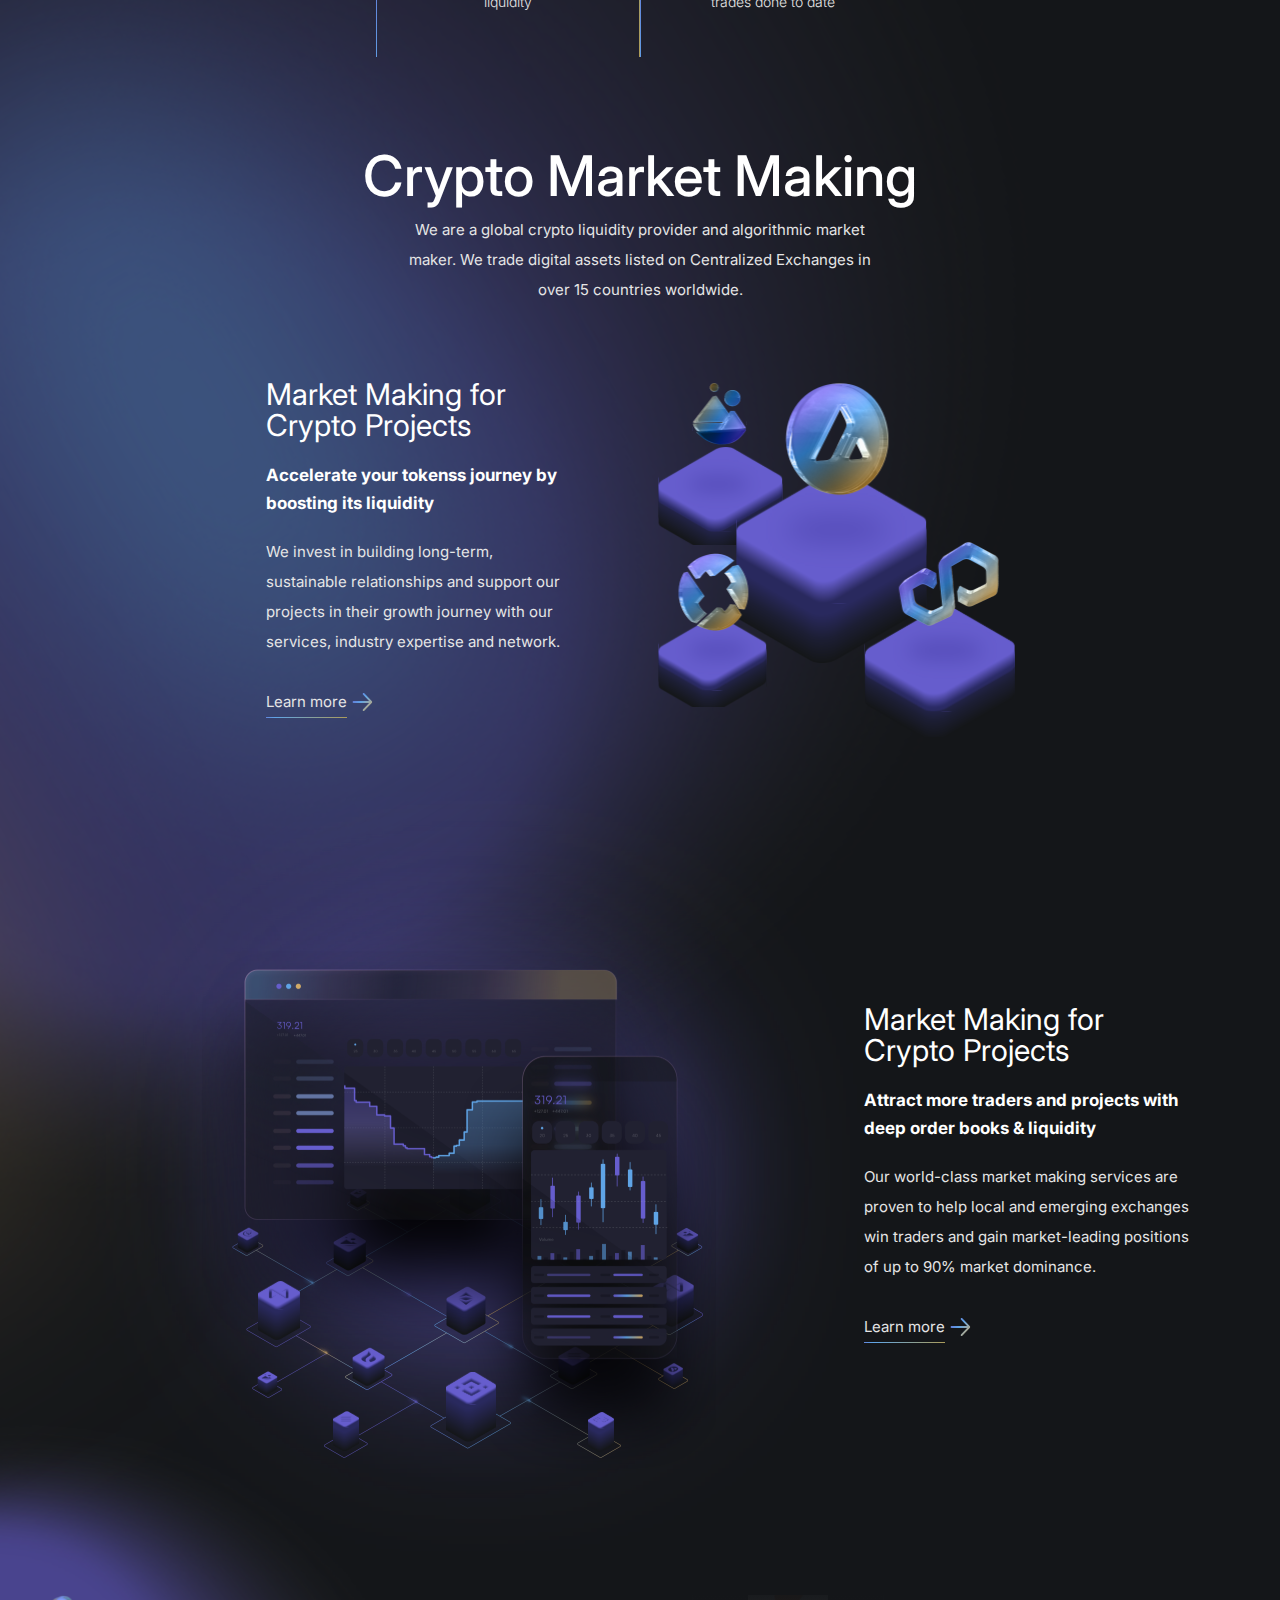
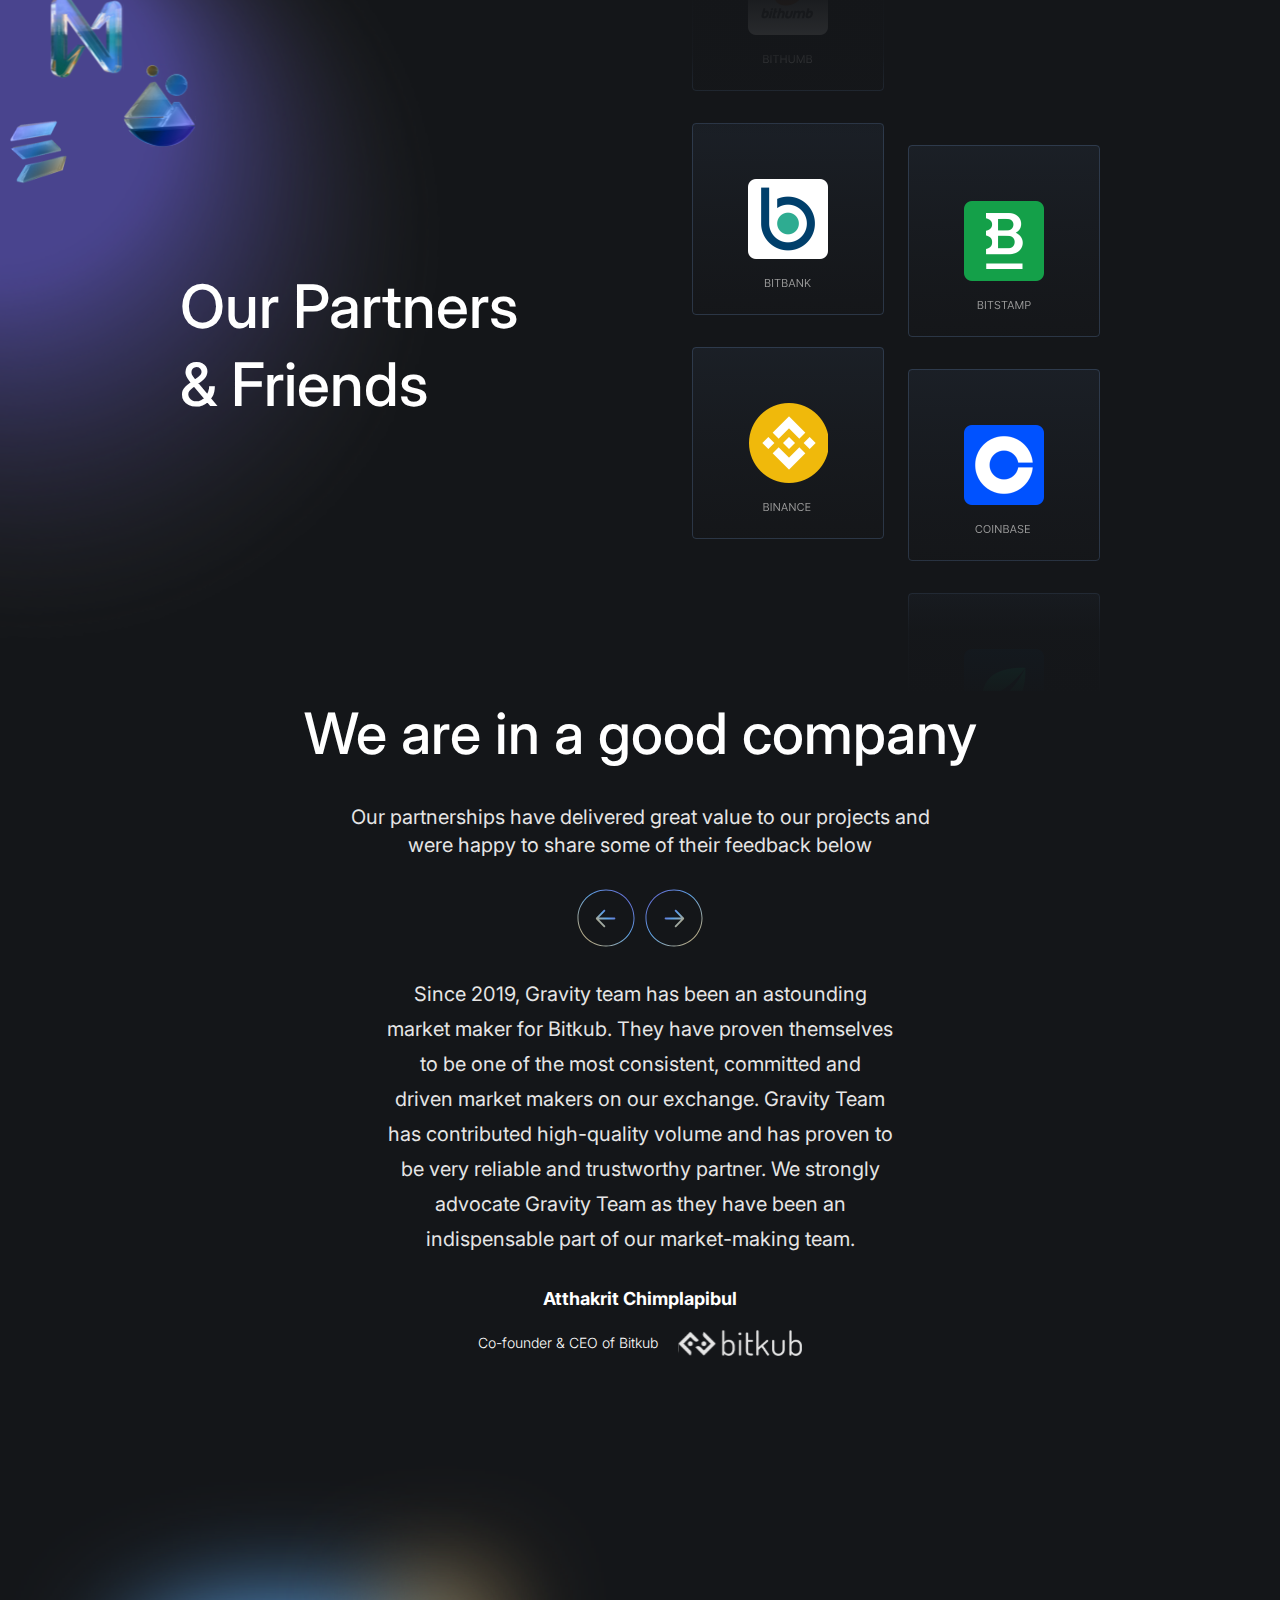
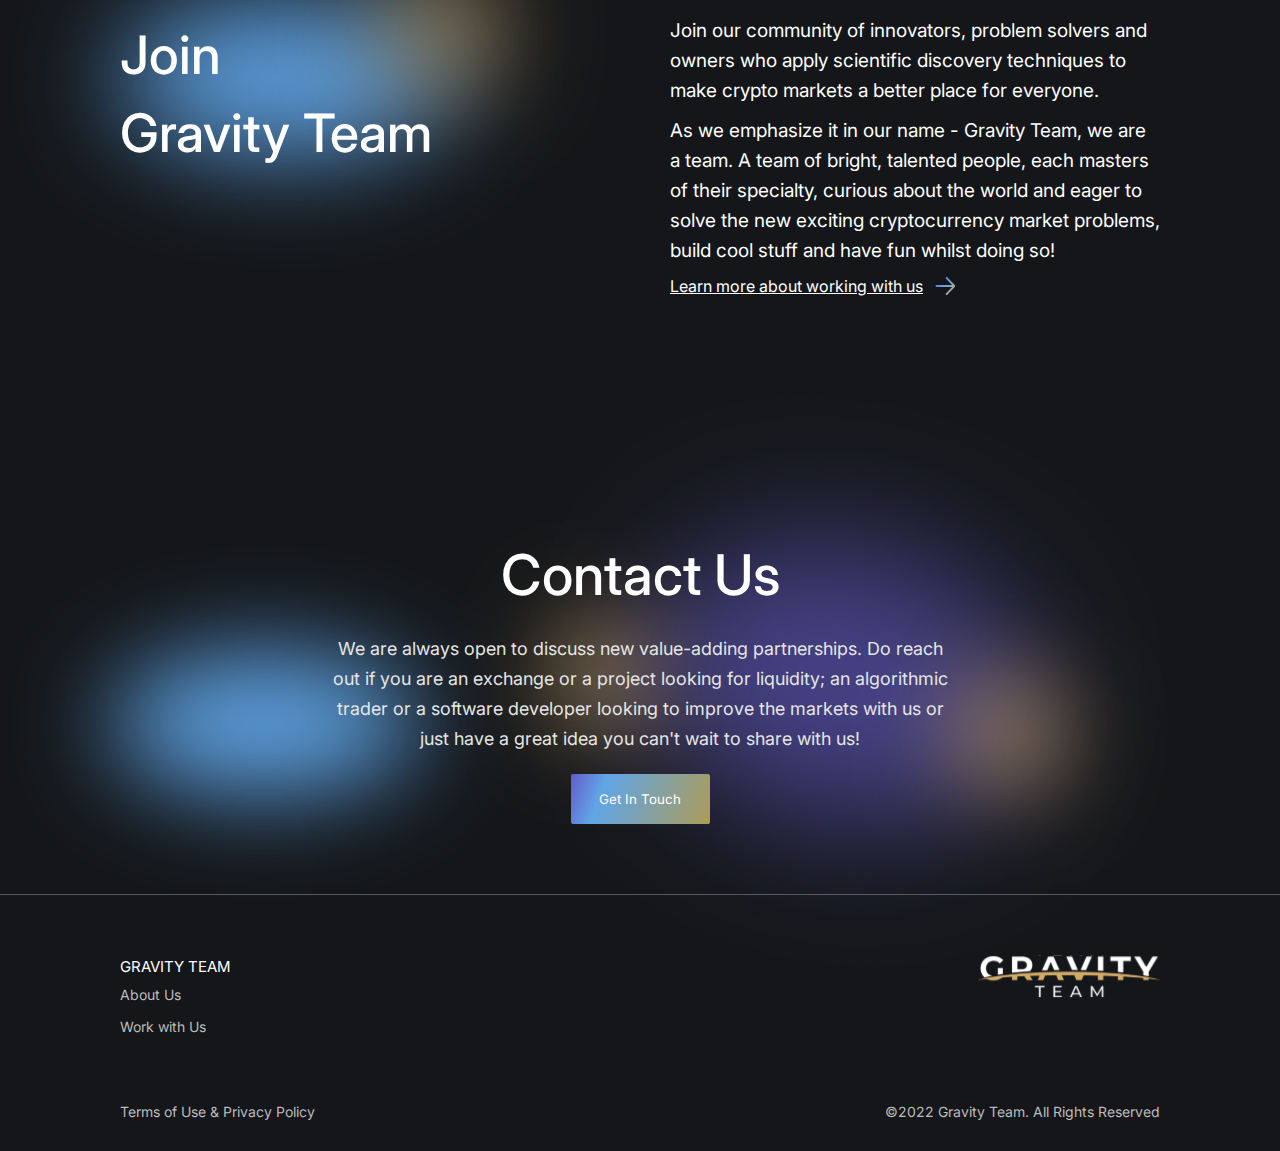
==== commit 41bc8793: "navigation bar responsive" ====
--- a/project-2/index.html
+++ b/project-2/index.html
@@ -12,7 +12,13 @@
   <body>
     <!-- nav bar section -->
     <div class="navbar">
-      <div><img src="Assets/logo.svg" alt="" /></div>
+      <div class="logo">
+        <label for="click">
+          <img id="menu" src="Assets/barMenu.svg" alt="">
+        </label>
+        <img src="Assets/logo.svg" alt="" />
+      </div>
+      <input type="checkbox" id="click">
       <div class="navbar-list">
         <p>About Us</p>
         <p>Our Services</p>
@@ -22,6 +28,14 @@
       <div class="navbar-touch">
         <p id="touchIcon"></p>
         <p>Get In Touch</p>
+      </div>
+      
+      <!-- mobile navbar  -->
+      <div class="mobileNav">
+        <p>About Us</p>
+        <p>Our Services</p>
+        <p>Work with Us</p>
+        <p>Blog</p>
       </div>
     </div>
 
--- a/project-2/styles.css
+++ b/project-2/styles.css
@@ -33,6 +33,16 @@
   font-size: 15px;
   font-weight: 400;
   color: #ffffff;
+}
+
+.navbar .logo{
+    display: flex;
+    align-items: center;
+    gap: 10px;
+}
+
+.navbar #menu{
+    display: none;
 }
 
 .navbar .navbar-touch {
@@ -51,6 +61,30 @@
     hsla(209, 73%, 64%, 1) 23%,
     hsla(38, 54%, 61%, 1) 100%
   );
+}
+
+.mobileNav{
+   background-color: rgba(0, 0, 0, 0.645); 
+   line-height: 5rem;
+   position: absolute;
+   width: 100vw;
+   left: 0px;
+   padding: 0px 40px;
+   display: none;
+}
+
+#click:checked~.mobileNav{
+    top: 70px;
+    transition: 0.3s all ease-in-out;
+}
+
+#click:not(:checked)~.mobileNav{
+    top: -570px;
+    transition: 0.3s all ease-in-out;
+}
+
+#click{
+    display: none;
 }
 
 /* gradient bg  */
@@ -532,4 +566,55 @@
 text-align: left;
 color: #BCBCBC;
 padding-bottom: 30px;
+}
+
+@media(max-width: 1294px){
+    .about .about-achievements{
+        grid-template-columns: repeat(2, 1fr);
+    }
+
+}
+
+@media(max-width : 1113px){
+    .market #marketImg{
+        width: 30rem;
+    }
+
+    .partners h5{
+        font-size: 51px;
+        font-weight: 500;
+        line-height: 67px;
+        text-align: left;
+    }
+
+    .partners #mainBg{
+        width: 20rem;
+    }
+}
+
+@media(max-width : 1019px){
+    .join h3{
+        font-size: 43px;
+        font-weight: 500;
+        line-height: 58px;
+        text-align: left;
+    }
+
+    .join p{
+        font-size: 14px;
+    }
+}
+
+@media(max-width : 915px){
+    .navbar .navbar-list{
+        display: none;
+    }
+
+    .navbar #menu{
+        display: block;
+    }
+
+    .mobileNav{
+        display: block;
+    }
 }